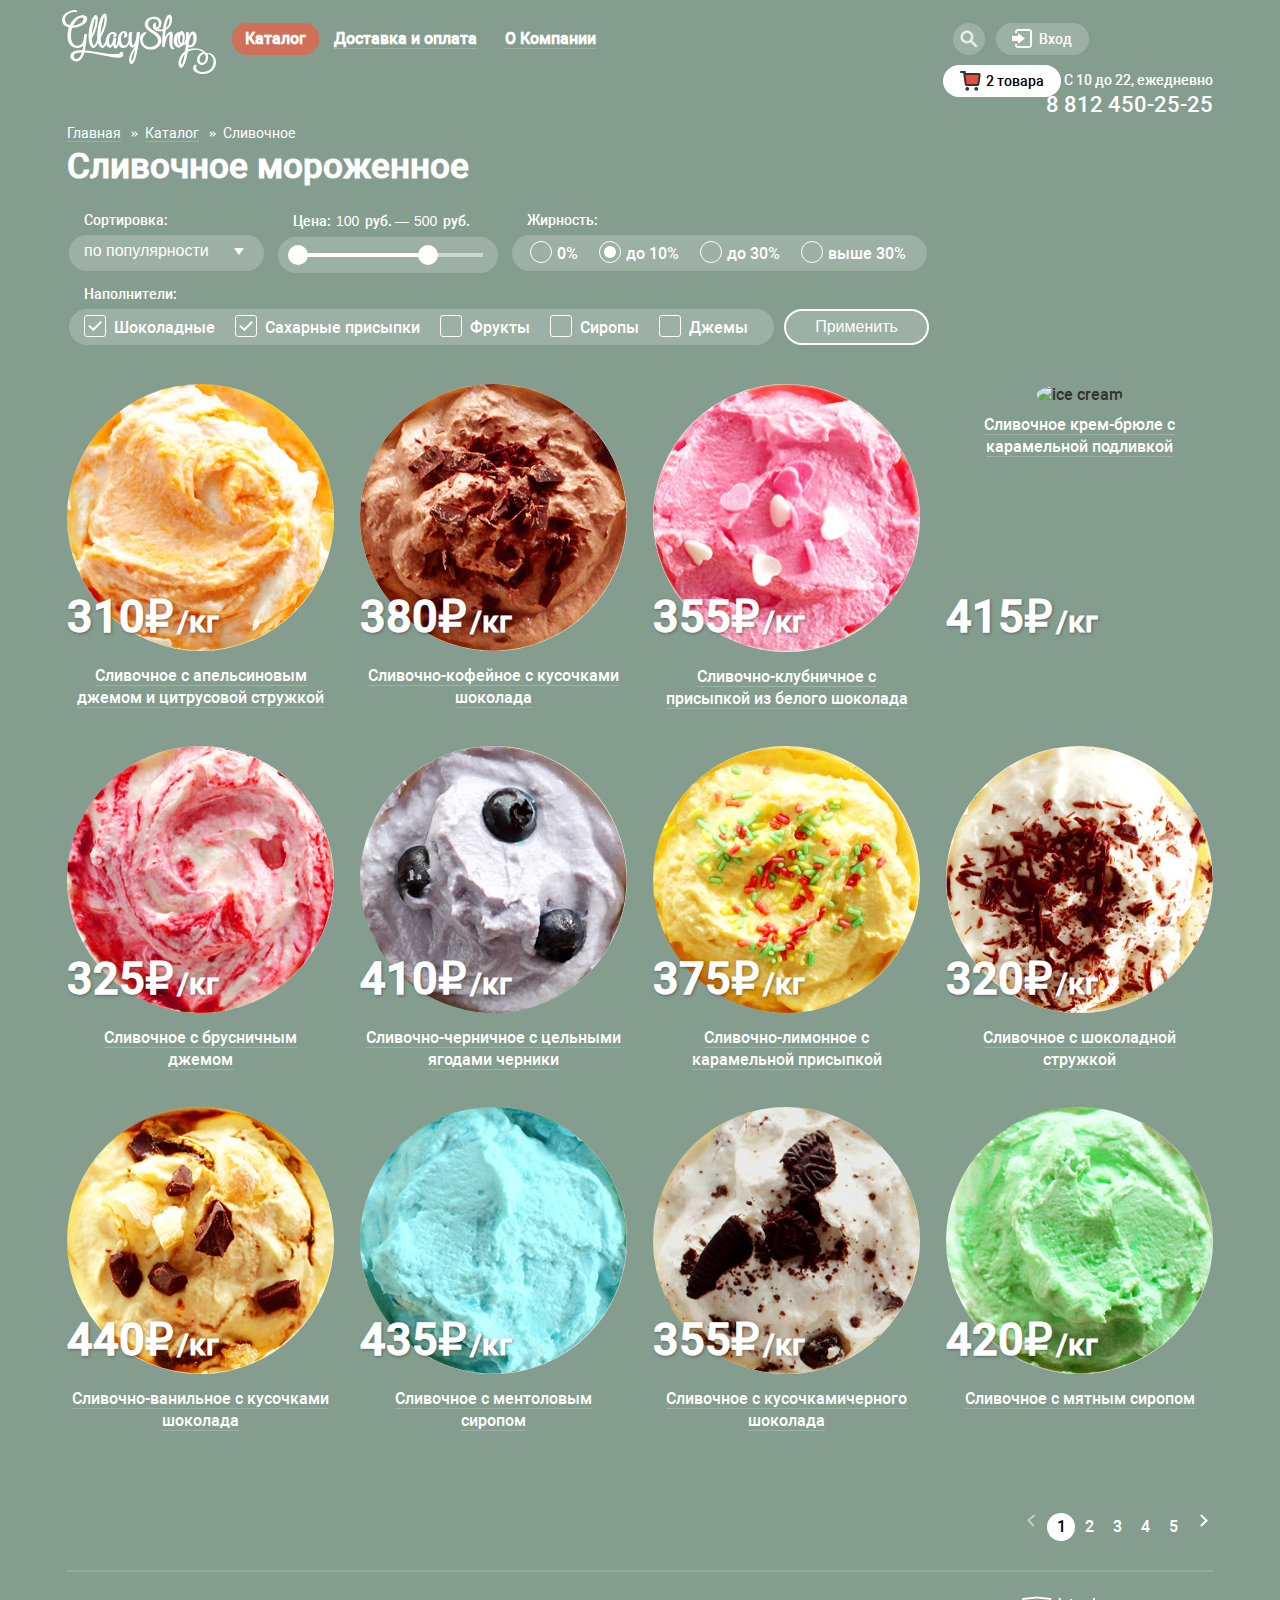
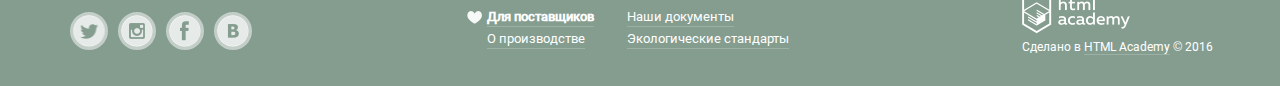
==== catalog.html @ 2b85b716 "move img and add yandex cart" ====
<!DOCTYPE html>
<html lang="ru">

<head>
  <meta charset="UTF-8">
  <title>HTML Academy: Глейси</title>
  <link rel="stylesheet" href="css/normalize.css">
  <link rel="stylesheet" href="css/style.css">
</head>

<body>
  <header class="main-header">
    <div class="container clearfix">
      <div class="logo">
        <a href="index.html"><img src="img/logo.svg" alt="logo" width="154" height="64"></a>
      </div>
      <nav class="main-navigation">
        <ul class="main-navigation-list">
          <li class="main-navigation-item catalog active">
            <a href="catalogGllacy.html">Каталог</a>
            <div class="catalog-wrapper">
              <ul class="catalog-sort">
                <li class="catalog-sort-item catalog-sort-title">Новинки</li>
                <li class="catalog-sort-item catalog-sort-current"><a href="#">Сливочное</a></li>
                <li class="catalog-sort-item"><a href="#">Щербеты</a></li>
                <li class="catalog-sort-item"><a href="#">Фруктовый лед</a></li>
                <li class="catalog-sort-item"><a href="#">Мелорин</a></li>
              </ul>
            </div>
          </li>
          <li class="main-navigation-item"><a href="#">Доставка и оплата</a></li>
          <li class="main-navigation-item"><a href="#">О Компании</a></li>
        </ul>
      </nav>
      <div class="user-block">
        <div class="search">
          <a class="search-icon" href="#"></a>
          <div class="search-wrapper">
            <form class="search-form">
              <div class="form-control">
                <input type="search" name="search" placeholder="Что ищем?">
                <label>Что ищем?</label>
              </div>
            </form>
          </div>

        </div>
        <div class="login">
          <a class="login-icon" href="#">Вход</a>
          <div class="login-wrapper">
            <form class="login-form clearfix">
              <div class="form-control">
                <input type="email" name="email" placeholder="Электронная почта">
                <label>Электронная почта</label>
              </div>
              <div class="form-control">
                <input type="password" name="password" placeholder="Пароль">
                <label>Пароль</label>
              </div>
              <button class="btn" type="submit" name="log-in">Войти</button>
              <div class="login-info">
                <a class="dark-link" href="#">Забыли пароль?</a>
                <a class="dark-link" href="#">Новая регистрация</a>
              </div>
            </form>
          </div>
        </div>
        <div class="cart">
          <a class="shopping-cart cart-not-empty" href="#">2 товара</a>
          <div class="cart-wrapper">
            <div class="cart-table">
              <ul>
                <li>
                  <button class="content-delete" type="button" name="delete"></button>
                </li>
                <li><img src="img/ice-cream-1-small.png" width="33" height="33" alt="ice cream"></li>
                <li><a class="dark-link" href="#">Пломбир с апельсиновым джемом</a></li>
                <li>1,5 кг x <span>200 руб.</span>300 руб.</li>
              </ul>
              <ul>
                <li>
                  <button class="content-delete" type="button" name="delete"></button>
                </li>
                <li><img src="img/ice-cream-2-small.png" width="33" height="33" alt="ice cream"></li>
                <li><a class="dark-link" href="#">Клубничный пломбир с присыпкой из белого шоколада</a></li>
                <li>1,5 кг x <span>300 руб.</span>450 руб.</li>
              </ul>
            </div>
            <div class="summ">Итого: 750 руб.</div>
            <button class="btn" type="submit" name="button">Оформить заказ</button>

          </div>
        </div>

        <div class="info-contact">
          <p>С 10 до 22, ежедневно</p>
          <a class="light-link" href="tel:+88124502525">8 812 450-25-25</a>
        </div>
      </div>
    </div>
  </header>

  <main class="container">
    <ul class="breadcrumbs">
      <li><a class="light-link" href="index.html">Главная</a></li>
      <li><a class="light-link" href="#">Каталог</a></li>
      <li class="active"><span>Сливочное</span></li>
    </ul>
    <h1 class="page-title">Сливочное мороженное</h1>
    <form class="filter clearfix" method="post">
      <fieldset class="sort filter-sort">
        <legend class="filter-title">Сортировка:</legend>
        <div class="select-wrapper">
          <select name="sort">
            <option value="first-popular">По популярности</option>
            <option value="first-cheap">Сначала недорогие</option>
            <option value="first-expensive">Сначала дорогие</option>
            <option value="fatness">По жирности</option>
          </select>
        </div>
      </fieldset>
      <fieldset class="price-controls filter-sort">
        <div class="range-filter">
          <div class="price-controls filter-title">
            <label class="min-price">Цена:
              <input name="min-price" type="number" value="100">руб.</label>
            —
            <label class="max-price">
              <input name="max-price" type="number" value="500">руб.</label>
          </div>
          <div class="range-controls">
            <div class="scale">
              <div class="bar"></div>
            </div>
            <div class="toggle toggle-min"></div>
            <div class="toggle toggle-max"></div>
          </div>

        </div>
      </fieldset>
      <fieldset class="fatness filter-sort">
        <legend class="filter-title">Жирность:</legend>
        <ul>
          <li>
            <label>
              <input type="radio" name="fatness" value="0">
              <span class="radio-indicator"></span> 0%
            </label>
          </li>
          <li>
            <label>
              <input type="radio" name="fatness" value="10" checked="checked"><span class="radio-indicator"></span>до 10%
            </label>
          </li>
          <li>
            <label>
              <input type="radio" name="fatness" value="30">
              <span class="radio-indicator"></span> до 30%
            </label>
          </li>
          <li>
            <label>
              <input type="radio" name="fatness" value="30+">
              <span class="radio-indicator"></span> выше 30%
            </label>
          </li>
        </ul>
      </fieldset>
      <fieldset class="fillers filter-sort">
        <legend class="filter-title">Наполнители:</legend>
        <ul>
          <li>
            <label>
              <input type="checkbox" name="chocolate" checked="checked">Шоколадные
              <span class="checkbox-indicator"></span>
            </label>
          </li>
          <li>
            <label>
              <input type="checkbox" name="sugar-powder" checked="checked">Сахарные присыпки<span class="checkbox-indicator"></span> </label>
          </li>
          <li>
            <label>
              <input type="checkbox" name="fruits">Фрукты<span class="checkbox-indicator"></span> </label>
          </li>
          <li>
            <label>
              <input type="checkbox" name="syrups">Сиропы<span class="checkbox-indicator"></span> </label>
          </li>
          <li>
            <label>
              <input type="checkbox" name="jams">Джемы<span class="checkbox-indicator"></span> </label>
          </li>
        </ul>
      </fieldset>
      <button class="btn-sort" type="submit" name="button">Применить</button>
    </form>
    <section class="content clearfix">
      <article class="product ">
        <img src="img/1.jpg" width="267" height="267" alt="ice cream">
        <div class="product-price"><span class="price">310&#8381;</span><span class="kg">/кг</span></div>
        <div class="product-title"><a href="#">Сливочное с апельсиновым джемом и цитрусовой стружкой</a></div>
        <a class="btn btn-product" href="#">Быстрый просмотр</a>
      </article>
      <article class="product">
        <img src="img/2.jpg" width="267" height="267" alt="ice cream">
        <div class="product-price"><span class="price">380&#8381;</span><span class="kg">/кг</span></div>
        <div class="product-title"><a href="#">Сливочно-кофейное с кусочками шоколада</a></div>
        <a class="btn btn-product" href="#">Быстрый просмотр</a>
      </article>
      <article class="product">
        <img src="img/3.jpg" width="267" height="267" alt="ice cream">
        <div class="product-price"><span class="price">355&#8381;</span><span class="kg">/кг</span></div>
        <div class="product-title"><a href="#">Сливочно-клубничное с присыпкой из белого шоколада</a></div>
        <a class="btn btn-product" href="#">Быстрый просмотр</a>
      </article>
      <article class="product">
        <img src="img/4.jpg" width="267" height="267" alt="ice cream">
        <div class="product-price"><span class="price">415&#8381;</span><span class="kg">/кг</span></div>
        <div class="product-title"><a href="#">Сливочное крем-брюле с карамельной подливкой</a></div>
        <a class="btn btn-product" href="#">Быстрый просмотр</a>
      </article>
      <article class="product">
        <img src="img/5.jpg" width="267" height="267" alt="ice cream">
        <div class="product-price"><span class="price">325&#8381;</span><span class="kg">/кг</span></div>
        <div class="product-title"><a href="#">Сливочное с брусничным джемом</a></div>
        <a class="btn btn-product" href="#">Быстрый просмотр</a>
      </article>
      <article class="product">
        <img src="img/6.jpg" width="267" height="267" alt="ice cream">
        <div class="product-price"><span class="price">410&#8381;</span><span class="kg">/кг</span></div>
        <div class="product-title"><a href="#">Сливочно-черничное с цельными ягодами черники</a></div>
        <a class="btn btn-product" href="#">Быстрый просмотр</a>
      </article>
      <article class="product">
        <img src="img/7.jpg" width="267" height="267" alt="ice cream">
        <div class="product-price"><span class="price">375&#8381;</span><span class="kg">/кг</span></div>
        <div class="product-title"><a href="#">Сливочно-лимонное с карамельной присыпкой</a></div>
        <a class="btn btn-product" href="#">Быстрый просмотр</a>
      </article>
      <article class="product">
        <img src="img/8.jpg" width="267" height="267" alt="ice cream">
        <div class="product-price"><span class="price">320&#8381;</span><span class="kg">/кг</span></div>
        <div class="product-title"><a href="#">Сливочное с шоколадной стружкой</a></div>
        <a class="btn btn-product" href="#">Быстрый просмотр</a>
      </article>
      <article class="product">
        <img src="img/9.jpg" width="267" height="267" alt="ice cream">
        <div class="product-price"><span class="price">440&#8381;</span><span class="kg">/кг</span></div>
        <div class="product-title"><a href="#">Сливочно-ванильное с кусочками шоколада</a></div>
        <a class="btn btn-product" href="#">Быстрый просмотр</a>
      </article>
      <article class="product">
        <img src="img/10.jpg" width="267" height="267" alt="ice cream">
        <div class="product-price"><span class="price">435&#8381;</span><span class="kg">/кг</span></div>
        <div class="product-title"><a href="#">Сливочное с ментоловым сиропом</a></div>
        <a class="btn btn-product" href="#">Быстрый просмотр</a>
      </article>
      <article class="product">
        <img src="img/11.jpg" width="267" height="267" alt="ice cream">
        <div class="product-price"><span class="price">355&#8381;</span><span class="kg">/кг</span></div>
        <div class="product-title"><a href="#">Сливочное с кусочкамичерного шоколада</a></div>
        <a class="btn btn-product" href="#">Быстрый просмотр</a>
      </article>
      <article class="product">
        <img src="img/12.jpg" width="267" height="267" alt="ice cream">
        <div class="product-price"><span class="price">420&#8381;</span><span class="kg">/кг</span></div>
        <div class="product-title"><a href="#">Сливочное с мятным сиропом</a></div>
        <a class="btn btn-product" href="#">Быстрый просмотр</a>
      </article>
    </section>
    <div class="pagination">
      <ul>
        <li>
          <a class="page-prew" href="#"></a>
        </li>
        <li class="active"><a href="#">1</a></li>
        <li><a href="#">2</a></li>
        <li><a href="#">3</a></li>
        <li><a href="#">4</a></li>
        <li><a href="#">5</a></li>
        <li>
          <a class="page-next" href="#"></a>
        </li>
      </ul>
    </div>
  </main>
  <footer class="main-footer">
    <div class="container clearfix">
      <section class="footer-left">
        <section class="footer-social">
          <a class="social-btn social-btn-tw" href="#"></a>
          <a class="social-btn social-btn-inst" href="#"></a>
          <a class="social-btn social-btn-fb" href="#"></a>
          <a class="social-btn social-btn-vk" href="#"></a>
        </section>
        <section class="about-us about-us-right">
          <a class="light-link" href="#">Для поставщиков</a>
          <a class="light-link" href="#">О производстве</a>
        </section>
      </section>
      <section class="footer-right">
        <section class="about-us about-us-left">
          <a class="light-link" href="#">Наши документы</a>
          <a class="light-link" href="#">Экологические стандарты</a>
        </section>
        <section class="footer-copyright">
          <a class="logo-htmlacademy" href="#"><img class="logo-htmlacademy-icon" src="img/logo-htmlacademy.png" alt="HTML Academy" width="108" height="38"></a>
          <p>
            Сделано в <a class="light-link htmlacademy" href="#">HTML Academy</a> &copy; 2016
          </p>
        </section>
      </section>
    </div>
  </footer>

</body>

</html>
---- css/style.css ----
@font-face {
  font-family: 'Roboto';
  src: url('../fonts/web/robotomedium.woff2') format('woff2'), url('../fonts/web/robotomedium.woff') format('woff');
  font-weight: 500;
  font-style: normal;
}

@font-face {
  font-family: 'Roboto';
  src: url('../fonts/web/roboto.woff2') format('woff2'), url('../fonts/web/roboto.woff') format('woff');
  font-weight: normal;
  font-style: normal;
}

body {
  font-family: "Roboto", "Arial", sans-serif;
  font-size: 16px;
  line-height: 22px;
  font-weight: 500;
  margin: 0 auto;
  color: #323232;
  background-color: #849d8f;
}

body>input[type="radio"] {
  display: none;
}

h1 {
  font-size: 60px;
  margin: 0;
  line-height: 60px;
  color: #ffffff;
}

h2 {
  font-size: 35px;
  line-height: 41px;
  color: #ffffff;
  margin: 0;
}

ul {
  margin: 0;
  padding: 0;
  list-style-type: none;
}

fieldset {
  padding: 0;
  border: none;
}

img {
  max-width: 100%;
  height: auto;
}

.container {
  box-sizing: border-box;
  width: 1200px;
  margin: 0 auto;
  padding: 0 27px;
}

.clearfix::after {
  content: "";
  display: table;
  clear: both;
}

.main-header {
  min-height: 70px;
  margin-bottom: 15px;
}

.logo {
  float: left;
  width: 160px;
  margin-left: -5px;
  margin-top: 10px;
  margin-right: 10px;
}

.main-navigation {
  box-sizing: border-box;
  float: left;
  font-weight: bold;
  width: 430px;
  margin-right: 200px;
}

.main-navigation-item {
  box-sizing: border-box;
  display: inline-block;
  font-size: 16px;
  line-height: 18px;
  padding: 6px 12px;
  margin-top: 23px;
  margin-right: -2px;
  margin-bottom: 10px;
  vertical-align: top;
  border-radius: 15px;
  border: 1px solid transparent;
}

.main-navigation-item>a {
  box-sizing: border-box;
  color: #ffffff;
  text-decoration: none;
  border-bottom: 1px solid rgba(255, 255, 255, 0.2);
}

.main-navigation-item:hover:not(.active)>a {
  color: #000000;
  border-color: transparent;
}

.main-navigation-item:hover:not(.active) {
  background-color: #f7f6f3;
  border: 1px solid #ffffff;
}

.main-navigation-item:active:not(.active) {
  background-color: #ededed;
  border: none;
  box-shadow: inset 0 2px 1px 0 #696969;
}

.main-navigation-item.active {
  color: #ffffff;
  background-color: #d07058;
}

.main-navigation-item.active>a {
  border: none;
}

.catalog {
  position: relative;
}

.catalog-wrapper {
  display: none;
  position: absolute;
  left: -13px;
  top: 100%;
  padding-top: 10px;
  box-shadow: 0 20px 20px 0 rgba(0, 0, 0, 0.4);
  z-index: 10;
}

.catalog-sort {
  padding: 6px 0;
  background-color: #f7f6f3;
  border-radius: 5px;
}

.catalog-sort-item.catalog-sort-title {
  position: relative;
  padding-bottom: 10px;
  font-weight: 500;
  color: #000000;
}

.catalog-sort-title::after {
  content: "";
  position: absolute;
  left: 6px;
  right: 6px;
  bottom: 0;
  border-bottom: 1px solid #d1d0ce;
}

.catalog-sort-item>a {
  text-decoration: none;
  color: #000000;
}

.catalog-sort-item {
  font-size: 14px;
  font-weight: normal;
  line-height: 16px;
  margin: 0;
  padding: 5px 20px;
  margin-bottom: 5px;
  white-space: nowrap;
  border-radius: 0;
}

.catalog-sort-item:hover:not(.catalog-sort-title):not(.catalog-sort-current) {
  background-color: #fbded8;
}

.catalog-sort-item:active:not(.catalog-sort-title) {
  background-color: #f6b5a5;
}

.catalog-sort-current {
  background-color: #d07058;
}

.catalog-sort-current>a {
  color: #ffffff;
}

.catalog:hover .catalog-wrapper {
  display: block;
}

.cart {
  display: inline-block;
  padding-bottom: 10px;
  vertical-align: top;
  position: relative;
}

.cart-wrapper {
  box-sizing: border-box;
  display: none;
  position: absolute;
  top: 36px;
  right: -2px;
  width: 540px;
  padding: 15px;
  padding-left: 2px;
  background-color: #f8f7f4;
  border-radius: 5px;
  box-shadow: 0 20px 20px 0 rgba(0, 0, 0, 0.4);
  z-index: 20;
}

.content-delete::before, .content-delete::after {
  content: "";
  position: absolute;
  top: 0;
  left: 0;
  width: 14px;
  height: 2px;
  background-color: #000000;
}

.content-delete::before {
  transform: rotate(45deg);
}

.content-delete::after {
  transform: rotate(-45deg);
}

.cart-not-empty {
  background-color: rgba(255, 255, 255, 1);
}

.cart:hover .cart-wrapper{
  display: block;
}

.cart-table {
  display: table;
  font-size: 13px;
  font-weight: normal;
  line-height: 16px;
  margin-left: 15px;
  margin-bottom: 14px;
  padding-right: 18px;
  padding-bottom: 3px;
  color: #000000;
  border-bottom: 1px solid #cacac7;
}

.cart-table a {
  color: #000000;
  text-decoration: none;
}

.cart-table ul {
  display: table-row;
  border-spacing: 20px;
}

.cart-table li {
  display: table-cell;
  padding-left: 12px;
  padding-top: 5px;
  padding-bottom: 14px;
  vertical-align: middle;
  text-align: left;
}

.cart-table li:first-child {
  padding-left: 0;
}

.cart-table li:nth-child(3) {
  width: 220px;
}

.cart-table li:nth-child(4) {
  padding-left: 27px;
}

.cart-table span:last-child {
  padding-right: 29px;
  color: #999999;
}

.content-delete {
  position: relative;
  font-size: 0;
  width: 10px;
  height: 10px;
  outline: none;
  background-color: transparent;
  border: 0;
  cursor: pointer;
}

.summ {
  font-size: 15px;
  line-height: 18px;
  text-align: right;
  margin-bottom: 13px;
}

.cart-wrapper .btn {
  float: right;
  width: 170px;
  padding: 0;
  outline: none;
}

.user-block {
  float: right;
  width: 270px;
  position: relative;
  padding-top: 23px;
}

.search {
  display: inline-block;
  position: relative;
  vertical-align: top;
  margin-right: 7px;
  margin-left: 10px;
  border-radius: 50%;
}

.search:hover{
  background-color: #f7f6f3;
}

.search-icon {
  display: inline-block;
  position: relative;
  font-size: 0;
  vertical-align: top;
  width: 32px;
  height: 32px;
  border-radius: 50%;
  background-color: rgba(255, 255, 255, 0.2);
}

.search-icon::before {
  content: "";
  position: absolute;
  top: 50%;
  left: 50%;
  transform: translate(-50%, -50%);
  background: url("../img/sprite.png") no-repeat;
  width: 17px;
  height: 17px;
  background-position: -92px -193px;
}

.search:hover>.search-icon::before{
  content: "";
  position: absolute;
  top: 50%;
  left: 50%;
  transform: translate(-50%, -50%);
  background: url("../img/sprite.png") no-repeat;
  width: 17px;
  height: 17px;
  background-position: -129px -193px;
}

.form-control {
  position: relative;
}

.form-control input {
  box-sizing: border-box;
  font-size: 14px;
  font-weight: normal;
  line-height: 24px;
  padding: 10px;
  margin-right: 7px;
  border-radius: 5px;
  border: 1px solid #d3d3d2;
}

.form-control input:hover {
  box-shadow: inset 1px 1px 0 0 #d3d3d2, inset -1px 1px 0 0 #d3d3d2, inset 1px -1px 0 0 #d3d3d2, inset -1px -1px 0 0 #d3d3d2;
}

.form-control input:focus {
  outline: none;
  border: 1px solid #8fbdec;
  box-shadow: inset 1px 1px 0 0 #8fbdec, inset -1px 1px 0 0 #8fbdec, inset 1px -1px 0 0 #8fbdec, inset -1px -1px 0 0 #8fbdec;
}

.form-control input:focus::-webkit-input-placeholder {
  color: transparent;
}

.form-control input {
  font-size: 14px;
  line-height: 24px;
  width: 100%;
  padding: 15px 13px;
  border-radius: 10px;
}

.form-control label {
  display: none;
  font-size: 11px;
  font-weight: normal;
  line-height: 13px;
  color: #8fbdec;
}

.form-control input:focus+label {
  display: block;
  position: absolute;
  top: -15px;
  left: 13px;
}

.search-wrapper {
  display: none;
  position: absolute;
  top: 100%;
  right: 0;
  padding-top: 4px;
  z-index: 20;
}

.search-form {
  box-sizing: border-box;
  width: 341px;
  padding: 20px 15px;
  background-color: #f8f7f4;
  box-shadow: 0 20px 20px 0 rgba(0, 0, 0, 0.4);
  border-radius: 5px;
}

.search:hover .search-wrapper{
  display: block;
}

.login {
  display: inline-block;
  position: relative;
  vertical-align: top;
  margin-right: 4px;
  margin-bottom: 10px;
}

.login:hover{
  font-size: 14px;
  line-height: 16px;
  vertical-align: top;
  background-color: rgba(255, 255, 255, 0.2);
  border-radius: 30px;
  color: #ffffff;
  background-color: #f7f6f3;
}



.login-icon {
  display: inline-block;
  position: relative;
  font-size: 14px;
  line-height: 16px;
  vertical-align: top;
  padding: 8px 0;
  padding-left: 43px;
  padding-right: 17px;
  background-color: rgba(255, 255, 255, 0.2);
  border-radius: 30px;
  color: #ffffff;
  text-decoration: none;
}

.login-icon::before {
  content: "";
  position: absolute;
  top: 6px;
  left: 16px;
  background: url("../img/sprite.png") no-repeat;
  width: 21px;
  height: 19px;
  background-position: -10px -193px;
}

.login:hover>.login-icon{
  color: #000000;
}

.login:hover>.login-icon::before {
  content: "";
  position: absolute;
  top: 6px;
  left: 13px;
  background: url("../img/sprite.png") no-repeat;
  width: 21px;
  height: 19px;
  background-position: -51px -193px;
}

.login-form {
  width: 239px;
  padding: 19px 19px;
  background-color: #f8f7f4;
  box-shadow: 0 20px 20px 0 rgba(0, 0, 0, 0.4);
  border-radius: 5px;
  z-index: 20;
}

.login-wrapper{
  display: none;
  position: absolute;
  top: 100%;
  right: -2px;
  padding-top: 4px;
  z-index: 20;
}

.login-form .form-control {
  margin-bottom: 20px;
}

.login-form a {
  display: inline-block;
  font-size: 13px;
  line-height: 24px;
  vertical-align: top;
  color: #000000;
}

.login-form button {
  float: left;
  padding-right: 28px
}

.login-info {
  float: right;
  width: 120px;
}

.login:hover .login-wrapper {
  display: block;
}

.shopping-cart {
  box-sizing: border-box;
  display: inline-block;
  position: relative;
  font-size: 14px;
  line-height: 16px;
  vertical-align: top;
  padding: 8px 0;
  padding-left: 43px;
  padding-right: 33px;
  background-color: rgba(255, 255, 255, 0.2);
  border-radius: 30px;
  color: #ffffff;
  text-decoration: none;
}

.shopping-cart::before {
  content: "";
  position: absolute;
  top: 6px;
  left: 16px;
  background: url("../img/sprite.png") no-repeat;
  width: 21px;
  height: 20px;
  background-position: -10px -10px;
}

.cart-not-empty {
  font-size: 14px;
  line-height: 16px;
  padding-right: 17px;
  background-color: rgba(255, 255, 255, 1);
  color: #000000;
}

.cart-not-empty::before {
  content: "";
  position: absolute;
  top: 6px;
  left: 17px;
  background: url("../img/sprite.png") no-repeat;
  width: 21px;
  height: 20px;
  background-position: -51px -10px;
}

.info-contact {
  position: absolute;
  text-align: right;
  top: 72px;
  right: 0;
  color: #ffffff;
  z-index: 10;
}

.info-contact p {
  font-size: 14px;
  line-height: 16px;
  margin: 0;
  text-align: right;
  padding-bottom: 5px;
}

.info-contact a {
  font-size: 22px;
  line-height: 24px;
  color: #ffffff;
  text-decoration: none;
}

.btn {
  display: inline-block;
  position: relative;
  font-size: 18px;
  padding: 0px 20px;
  vertical-align: top;
  text-align: center;
  line-height: 45px;
  background: linear-gradient(to bottom, #f26843, #e74a35);
  color: #ffffff;
  border: none;
  border-radius: 40px;
  box-shadow: 0 2px 2px 0 rgba(85, 8, 0, 0.54);
  text-decoration: none;
}

.btn:hover {
  background: linear-gradient(to bottom, #f58669, #ec6f5e);
  box-shadow: 0 1px 2px 0 #ac1000;
}

.btn:active {
  background: linear-gradient(to bottom, #d74531, #e1613e);
  box-shadow: inset 0 2px 2px 0 #942718;
}

.site-wrapper {
  min-width: 940px;
  background-color: #849d8f;
  background-image: url("../img/ice cream 1.png");
  background-repeat: no-repeat;
  background-position: top center;
  transition: background-image 0.5s ease, background-color 0.5s ease;
}

.slider {
  position: relative;
  padding-top: 295px;
  text-align: center;
  color: #ffffff;
  margin-bottom: 40px;
}

.slide {
  display: none;
}

.site-wrapper:before, .site-wrapper:after {
  content: "";
  visibility: hidden;
}

.site-wrapper:before {
  background-image: url("../img/ice cream 2.png");
}

.site-wrapper:after {
  background-image: url("../img/ice cream 3.png");
}

.slide-title {
  width: 700px;
  margin: 0 auto;
  margin-bottom: 30px;
  padding-top: 3px;
  font-weight: bold;
  font-size: 60px;
  text-align: center;
}

.slider-controls {
  position: absolute;
  bottom: 22px;
  left: 0;
  font-size: 0;
  z-index: 20;
}

.slider-controls label {
  display: inline-block;
  width: 17px;
  height: 17px;
  margin-right: 8px;
  vertical-align: top;
  background-color: transparent;
  border: 2px solid #ffffff;
  border-radius: 50%;
  cursor: pointer;
}

#btn-1:checked~.site-wrapper #slide1, #btn-2:checked~.site-wrapper #slide2, #btn-3:checked~.site-wrapper #slide3 {
  display: block;
}

#btn-1:checked~.site-wrapper label[for="btn-1"], #btn-2:checked~.site-wrapper label[for="btn-2"], #btn-3:checked~.site-wrapper label[for="btn-3"] {
  background-color: #ffffff;
}

#btn-1:checked~.site-wrapper {
  background-color: #849d8f;
  background-image: url("../img/ice cream 1.png");
}

#btn-2:checked~.site-wrapper {
  background-color: #8996a6;
  background-image: url("../img/ice cream 2.png");
}

#btn-3:checked~.site-wrapper {
  background-color: #9d8b84;
  background-image: url("../img/ice cream 3.png");
}

.btn-slide {
  font-size: 32px;
  line-height: 44px;
  padding: 10px 40px;
  text-shadow: 0px 2px 5px rgba(160, 32, 11, 0.76);
  box-shadow: 0 2px 2px 0 rgba(85, 8, 0, 0.64);
}

.btn-slide:hover {
  box-shadow: 0 2px 2px 0 #ac1000;
}

.btn-slide:active {
  background: linear-gradient(to bottom, #d74531, #e1613e);
  box-shadow: inset 0 2px 2px 0 #942718;
}

.promotion {
  margin-bottom: 40px;
}

.banner {
  box-sizing: border-box;
  width: 560px;
  height: 230px;
  padding: 20px;
  padding-top: 17px;
  color: #ffffff;
  border-radius: 10px;
}

.banner h2 {
  padding-bottom: 14px;
}

.banner p {
  font-size: 18px;
  margin: 0;
  padding-bottom: 45px;
}

.banner-left {
  float: left;
  margin-right: 26px;
  background: url("../img/crimsonbg.png") no-repeat;
  background-color: #60021a;
}

.banner-left .btn, .banner-right .btn {
  float: right;
  font-size: 18px;
  line-height: 24px;
  padding: 11px 23px;
}

.banner-right {
  float: right;
  background: url("../img/chocolatebg.png") no-repeat;
  background-color: #653a23;
}

.hit {
  position: relative;
  font-size: 0;
  margin-bottom: 35px;
}

.hit .product {
  margin-right: 26px;
  margin-bottom: 0;
}

.product {
  position: relative;
  display: inline-block;
  font-size: 16px;
  margin-right: 26px;
  margin-bottom: 36px;
  width: 267px;
  text-align: center;
  vertical-align: top;
}

.product img {
  margin-bottom: 8px;
  border-radius: 50%;
}

.product-hit::before {
  content: "";
  position: absolute;
  background: url("../img/sprite.png") no-repeat;
  width: 61px;
  height: 61px;
  background-position: -212px -43px;
}

.product-title {
  padding: 0 5px;
}

.product a {
  text-align: center;
  text-decoration: none;
  border-bottom: 1px solid rgba(255, 255, 255, 0.2);
  color: #ffffff;
}

.product:nth-child(4n) {
  margin-right: 0;
}

.product-price {
  position: absolute;
  left: 0;
  top: 210px;
  font-weight: bold;
  line-height: 45px;
  color: #ffffff;
  text-shadow: 1px 1px 3px rgba(49, 50, 53, 0.5);
}

.btn-product {
  display: none;
}

.content .product:hover {
  z-index: 2;
}

.content .product:hover .btn-product {
  display: inline-block;
  position: absolute;
  left: 30px;
  bottom: -52px;
  vertical-align: top;
  z-index: 10;
}

.content .product:hover::before {
  content: "";
  position: absolute;
  left: -14px;
  top: -5px;
  right: -14px;
  bottom: -75px;
  background-color: rgba(255, 255, 255, 0.3);
  border-radius: 10px;
  z-index: -1;
}

.price {
  font-size: 45px;
  padding-right: 3px;
}

.kg {
  font-size: 30px;
}

.content {
  font-size: 0;
  margin-bottom: 45px;
}

.features {
  box-sizing: border-box;
  padding: 24px 20px;
  padding-bottom: 8px;
  margin-bottom: 40px;
  background: url("../img/pattern.png");
  background-color: #ede2c9;
  border-radius: 15px;
}

.features p {
  font-size: 16px;
  line-height: 22px;
  padding-left: 56px;
  padding-top: 6px;
}

.features-name {
  font-size: 24px;
  line-height: 30px;
  color: #000000;
}

.features-left {
  float: left;
  width: 540px;
  margin-right: 26px;
}

.features-right {
  float: right;
  width: 540px;
}

.features-item--production {
  position: relative;
}

.features-item--production::before {
  content: "";
  position: absolute;
  top: -7px;
  background: url("../img/sprite.png") no-repeat;
  width: 49px;
  height: 49px;
  background-position: -10px -124px;
}

.features-item--ingredients {
  position: relative;
}

.features-item--ingredients::before {
  content: "";
  position: absolute;
  top: -7px;
  background: url("../img/sprite.png") no-repeat;
  width: 49px;
  height: 49px;
  background-position: -237px -124px;
}

.features-item--farm {
  position: relative;
}

.features-item--farm::before {
  content: "";
  position: absolute;
  top: -7px;
  background: url("../img/sprite.png") no-repeat;
  width: 48px;
  height: 49px;
  background-position: -92px -10px;
}

.features-item--termo {
  position: relative;
}

.features-item--termo::before {
  content: "";
  position: absolute;
  top: -7px;
  background: url("../img/sprite.png") no-repeat;
  width: 48px;
  height: 49px;
  background-position: -306px -172px;
}

.post {
  box-sizing: border-box;
  float: left;
  width: 560px;
  height: 220px;
  padding: 23px 20px;
  margin-right: 26px;
  margin-bottom: 40px;
  background: url("../img/strawberrybg.jpg") no-repeat;
  border-radius: 15px;
}

.post-title {
  font-size: 24px;
  font-weight: bold;
  line-height: 30px;
  width: 300px;
  padding-top: 4px;
}

.post-title a {
  color: #000000;
}

.light-link:hover, .light-link:active {
  text-decoration-color: rgba(255, 188, 158, 0.2);
  color: #ffbc9e;
  /*border-bottom: 2px solid rgba(255, 188, 158, 0.2);*/
}

.dark-link:hover, .dark-link:active {
  text-decoration: rgba(232, 77, 55, 0.2);
  color: #e84d37;
  /*border-bottom: 2px solid rgba(232, 77, 55, 0.2);*/
}

.post-title span {
  font-weight: 600;
}

.delivery {
  box-sizing: border-box;
  float: right;
  width: 560px;
  height: 220px;
  padding-left: 7px;
  margin-bottom: 40px;
  background: linear-gradient(-45deg, #92cdff 12.5%, #ffffff 12.5%, #ffffff 25%, #fe9e90 25%, #fe9e90 37.5%, #ffffff 37.5%, #ffffff 50%, #92cdff 50%, #92cdff 62.5%, #ffffff 62.5%, #ffffff 75%, #fe9e90 75%, #fe9e90 87.5%, #ffffff 87.5%);
  background-size: 40px 40px;
  border-radius: 15px;
}

.delivery-wrapper {
  box-sizing: border-box;
  width: 550px;
  height: 210px;
  padding: 29px 20px;
  margin-top: 5px;
  margin-left: -2px;
  background-color: #f8f7f4;
  border-radius: 15px;
}

.delivery p {
  font-size: 16px;
  line-height: 22px;
  font-weight: normal;
  margin: 0;
  margin-bottom: 35px;
}

.delivery .form-control {
  position: relative;
  display: inline-block;
  vertical-align: top;
}

.delivery .form-control {
  width: 368px;
}

.delivery .btn {
  float: right;
  ;
  outline: none;
}

.map {
  position: relative;
  width: 1200px;
  min-height: 430px;
  margin: 0 auto;
  background-color: #ece4c6;
}

.contacts {
  box-sizing: border-box;
  position: absolute;
  top: 60px;
  right: 27px;
  width: 300px;
  padding: 30px 25px;
  background-color: #ffffff;
  border-radius: 15px;
}

.contacts span {
  display: inline-block;
  width: 180px;
  font-size: 14px;
  line-height: 20px;
  font-weight: normal;
  vertical-align: top;
  padding-bottom: 3px;
}

.contacts span:last-of-type {
  padding: 0;
}

.contacts b {
  display: inline-block;
  font-size: 18px;
  line-height: 24px;
  width: 225px;
  padding-bottom: 16px;
  vertical-align: top;
}

.contacts b:last-of-type {
  padding-bottom: 2px;
}

.contacts .btn {
  font-size: 18px;
  line-height: 24px;
  font-weight: bold;
  padding: 10px 27px;
  margin-top: 22px;
}

.breadcrumbs {
  margin-bottom: 2px;
}

.breadcrumbs li {
  display: inline-block;
  position: relative;
  padding-right: 20px;
  vertical-align: top;
}

.breadcrumbs li:not(.active)::before {
  content: "";
  position: absolute;
  top: 10px;
  right: 4px;
  width: 3px;
  height: 3px;
  border-right: 1px solid #ffffff;
  border-bottom: 1px solid #ffffff;
  transform: rotate(-45deg);
}

.breadcrumbs li:not(.active)::after {
  content: "";
  position: absolute;
  top: 10px;
  right: 7px;
  width: 3px;
  height: 3px;
  border-right: 1px solid #ffffff;
  border-bottom: 1px solid #ffffff;
  transform: rotate(-45deg);
}

.breadcrumbs a, .breadcrumbs span {
  box-sizing: border-box;
  font-size: 14px;
  font-weight: normal;
  line-height: 16px;
  color: #ffffff;
  text-decoration: none;
  border-bottom: 1px solid rgba(255, 255, 255, 0.2);
}

.breadcrumbs .active span {
  border: none;
}

.breadcrumbs a:hover {
  border-bottom: 1px solid rgba(255, 188, 158, 0.2);
}

.page-title {
  font-size: 35px;
  line-height: 41px;
  margin-bottom: 25px;
}

.filter {
  width: 880px;
  margin-bottom: 31px;
}

.filter-sort {
  display: inline-block;
  vertical-align: top;
  margin-right: 8px;
  margin-bottom: 8px;
  //background-color: rgba(255, 255, 255, 0.2);
  border-radius: 15px;
}

.filter-title {
  font-size: 14px;
  line-height: 16px;
  padding-left: 15px;
  padding-bottom: 7px;
  color: #ffffff;
}

.select-wrapper {
  display: inline-block;
  box-sizing: border-box;
  position: relative;
  max-width: 195px;
  height: 36px;
  vertical-align: top;
  padding: 5px 15px;
  padding-right: 45px;
  vertical-align: top;
  overflow: hidden;
  background-color: rgba(255, 255, 255, 0.2);
  border-radius: 25px;
}

.select-wrapper select {
  color: #ffffff;
  text-transform: lowercase;
  background: transparent;
  outline: none;
  border: none;
  -webkit-appearance: none;
  -moz-appearance: none;
  appearance: none;
}

select::-ms-expand {
    display: none;
}

.select-wrapper::before {
  content: "";
  display: inline-block;
  position: absolute;
  top: 13px;
  right: 20px;
  vertical-align: top;
  border: 7px solid #ffffff;
  border-bottom-width: 0;
  border-left-width: 5px;
  border-right-width: 5px;
  border-left-color: transparent;
  border-right-color: transparent;
}

.select-wrapper:hover {
  background-color: rgba(255, 255, 255, 1);
}

.select-wrapper:hover select {
  color: #000000;
}

.select-wrapper:hover::before {
  border-top-color: #000000;
}

.price-controls {
  width: 220px;
}

.range-controls {
  box-sizing: border-box;
  position: relative;
  height: 36px;
  padding-top: 16px;
  margin-bottom: 5px;
  padding-right: 15px;
  padding-left: 15px;
  border-radius: 25px;
  background: rgba(255, 255, 255, 0.2);
}

.range-controls .scale {
  height: 4px;
  background: rgba(255, 255, 255, 0.5);
}

.range-controls .bar {
  width: 70%;
  height: 4px;
  background-color: rgba(255, 255, 255, 1);
}

.range-controls .toggle {
  position: absolute;
  top: 8px;
  left: 0;
  width: 20px;
  height: 20px;
  cursor: pointer;
  border-radius: 50%;
  background-color: #ffffff;
}

.range-controls .toggle-min {
  left: 10px;
}

.range-controls .toggle-max {
  left: 140px;
}

.price-controls {
  box-sizing: border-box;
  position: relative;
}

.price-controls input {
  background-color: transparent;
  width: 27px;
  color: #ffffff;
  outline: none;
  border: none;
}

.price-controls input:hover {
  border: transparent;
  outline: none;
}

input::-webkit-outer-spin-button, input::-webkit-inner-spin-button {
  /* display: none; <- Crashes Chrome on hover */
  -webkit-appearance: none;
  margin: 0;
  /* <-- Apparently some margin are still there even though it's hidden */
}

.price-controls label {
  color: #ffffff;
}

.fatness {
  font-size: 16px;
  line-height: 18px;
  width: 415px;
}

.fatness ul {
  font-size: 0;
  height: 36px;
  padding-left: 15px;
  background-color: rgba(255, 255, 255, 0.2);
  border-radius: 25px;
}

.fatness li {
  display: inline-block;
  vertical-align: top;
  font-size: 16px;
  line-height: 18px;
  padding-top: 10px;
  padding-left: 30px;
  padding-right: 15px;
  color: #ffffff;
  cursor: pointer;
}

.fatness label {
  position: relative;
  vertical-align: top;
  margin-right: 3px;
}

.fatness input[type="radio"] {
  display: none;
}

.fatness input[type="radio"]+.radio-indicator {
  position: absolute;
  top: -3px;
  left: -27px;
  width: 20px;
  height: 20px;
  border: 1px solid #ffffff;
  border-radius: 50%;
}

.fatness input[type="radio"]:checked+.radio-indicator::before {
  content: "";
  position: absolute;
  left: 4px;
  bottom: 4px;
  width: 12px;
  height: 12px;
  background-color: #ffffff;
  border-radius: 50%;
}

.fillers {
  width: 705px;
  margin-right: 6px;
}

.fillers input[type="checkbox"] {
  display: none;
}

.fillers ul {
  font-size: 0;
  height: 36px;
  padding-left: 15px;
  background-color: rgba(255, 255, 255, 0.2);
  border-radius: 25px;
}

.fillers li {
  display: inline-block;
  font-size: 16px;
  line-height: 18px;
  color: #ffffff;
  vertical-align: top;
  padding-top: 10px;
  padding-left: 30px;
  padding-right: 20px;
  color: #ffffff;
  cursor: pointer;
}

.fillers label {
  position: relative;
}

.fillers input[type="checkbox"]+.checkbox-indicator {
  position: absolute;
  top: -3px;
  left: -30px;
  width: 20px;
  height: 20px;
  border: 1px solid #ffffff;
  border-radius: 3px;
}

.fillers input[type="checkbox"]:checked+.checkbox-indicator::before {
  content: "";
  position: absolute;
  left: 3px;
  bottom: 7px;
  width: 7px;
  height: 2px;
  transform: rotate(-140deg);
  background-color: #ffffff;
}

.fillers input[type="checkbox"]:checked+.checkbox-indicator::after {
  content: "";
  position: absolute;
  left: 11px;
  bottom: 4px;
  width: 2px;
  height: 12px;
  transform: rotate(45deg);
  background-color: #ffffff;
}

.btn-sort {
  box-sizing: border-box;
  display: inline-block;
  width: 145px;
  padding: 7px 25px;
  margin-top: 23px;
  vertical-align: top;
  border: 2px solid #ffffff;
  background-color: rgba(255, 255, 255, 0.2);
  color: #ffffff;
  border-radius: 25px;
}

.btn-sort:hover {
  background-color: rgba(255, 255, 255, 1);
  color: #000000;
}

.btn-sort:focus {
  outline: none;
}

.btn-sort:active {
  box-shadow: inset 0 2px 1px 0 #696969;
  background-color: rgba(255, 255, 255, 1);
  color: #000000;
}

.pagination {
  position: relative;
  font-size: 0;
  text-align: right;
}

.pagination ul {
  padding-bottom: 35px;
}

.pagination a {
  font-size: 16px;
  line-height: 18px;
  color: #ffffff;
  text-decoration: none;
  vertical-align: middle;
}

.pagination li {
  display: inline-block;
  width: 28px;
  padding: 3px 0;
  margin-right: -2px;
  margin-left: 2px;
  vertical-align: top;
  text-align: center;
  background-color: none;
  border-radius: 50%;
}

.pagination li:hover:not(.active) {
  background-color: rgba(255, 255, 255, 0.2);
}

.pagination li:first-child:hover, .pagination li:last-child:hover {
  background: none;
}

.pagination .page-prew {
  display: inline-block;
  width: 7px;
  height: 7px;
  vertical-align: top;
  border-right: 2px solid rgba(255, 255, 255, 0.5);
  border-bottom: 2px solid rgba(255, 255, 255, 0.5);
  transform: rotate(140deg);
}

.pagination .page-next {
  display: inline-block;
  width: 7px;
  height: 7px;
  vertical-align: top;
  border-right: 2px solid #ffffff;
  border-bottom: 2px solid #ffffff;
  transform: rotate(-45deg);
}

.pagination .active {
  background-color: rgba(255, 255, 255, 1);
  border-radius: 50%;
}

.pagination .active a {
  color: #000000;
}

.pagination::after {
  content: "";
  position: absolute;
  bottom: 4px;
  right: 50%;
  left: 50%;
  transform: translate(-50%, -50%);
  width: 1146px;
  height: 1px;
  background-color: rgba(255, 255, 255, 0.3);
}

.main-footer {
  padding-top: 28px;
  padding-bottom: 30px;
}

.footer-left {
  float: left;
  width: 560px;
}

.footer-social {
  float: left;
  width: 267px;
  margin-right: 130px;
  margin-top: 8px;
}

.social-btn {
  box-sizing: border-box;
  display: inline-block;
  position: relative;
  width: 38px;
  height: 38px;
  margin: 0 3px;
  font-size: 0;
  vertical-align: top;
  text-decoration: none;
  border: 4px solid rgba(255, 255, 255, 0.5);
  border-radius: 50%;
}

.social-btn::before {
  content: "";
  position: absolute;
  top: 50%;
  left: 50%;
  transform: translate(-50%, -50%);
  background: url("../img/sprite.png") no-repeat;
  opacity: 0.8;
  border-radius: 50%;
}

.social-btn-tw::before {
  width: 33px;
  height: 32px;
  background-position: -374px -172px;
}

.social-btn-inst::before {
  width: 32px;
  height: 32px;
  background-position: -185px -124px;
}

.social-btn-fb::before {
  width: 32px;
  height: 32px;
  background-position: -160px -10px;
}

.social-btn-vk::before {
  width: 32px;
  height: 32px;
  background-position: -427px -172px;
}

.social-btn:hover::before {
  opacity: 1;
}

.social-btn:active::before {
  box-shadow: inset 0px 2px 1px 0px #888888;
  opacity: 0.8;
}

.about-us {
  margin-top: 4px;
}

.about-us a {
  display: inline-block;
  font-size: 13px;
  font-weight: normal;
  line-height: 18px;
  vertical-align: top;
  color: #ffffff;
  text-decoration: none;
  border-bottom: 1px solid rgba(255, 255, 255, 0.2);
}

.about-us a:hover {
  border-bottom: 1px solid rgba(255, 188, 158, 0.2);
}

.about-us-right {
  float: right;
  width: 140px;
}

.about-us-right a:first-child {
  position: relative;
  font-weight: bold;
}

.about-us-right a:first-child::before {
  content: "";
  position: absolute;
  top: 3px;
  left: -20px;
  background: url("../img/sprite.png") no-repeat;
  width: 15px;
  height: 13px;
  background-position: -212px -10px;
  border: none;
}

.footer-right {
  float: right;
  width: 586px;
}

.about-us-left {
  float: left;
  width: 170px;
  margin-right: 140px;
}

.footer-copyright {
  float: right;
}

.logo-htmlacademy {
  border-bottom: none;
}

.logo-htmlacademy-icon {
  margin-top: -8px;
}

.footer-copyright p {
  font-size: 12px;
  line-height: 18px;
  font-weight: normal;
  margin: 0;
  margin-top: -2px;
  color: #ffffff;
}

.htmlacademy {
  text-align: right;
  text-decoration: none;
  color: #ffffff;
  border-bottom: 1px solid rgba(255, 255, 255, 0.2);
}

.htmlacademy:hover {
  border-bottom: 1px solid rgba(255, 188, 158, 0.2);
}

.modal-content {
  box-sizing: border-box;
  display: none;
  position: fixed;
  top: 50%;
  left: 50%;
  transform: translate(-50%, -31%);
  width: 477px;
  padding: 16px 22px;
  padding-bottom: 26px;
  color: #000000;
  background-color: #f7f6f3;
  border-radius: 10px;
  z-index: 20;
}

.modal-content-show {
  display: block;
}

.btn-modal-close {
  position: absolute;
  top: 15px;
  right: 17px;
  width: 15px;
  height: 15px;
  font-size: 0;
  outline: none;
  background-color: transparent;
  border: 0;
  cursor: pointer;
}

.btn-modal-close::before, .btn-modal-close::after {
  content: "";
  position: absolute;
  top: 8px;
  right: -3px;
  width: 20px;
  height: 2px;
  background-color: #000000;
}

.btn-modal-close::before {
  transform: rotate(45deg);
}

.btn-modal-close::after {
  transform: rotate(-45deg);
}

.modal-content-title {
  font-size: 24px;
  line-height: 28px;
  padding-bottom: 19px;
  color: #000000;
}

.modal-content .form-control {
  width: 267px;
  margin-bottom: 20px;
}

.modal-content .form-control input {
  font-size: 16px;
  line-height: 24px;
}

.modal-content textarea {
  box-sizing: border-box;
  font-size: 16px;
  line-height: 24px;
  width: 100%;
  padding-top: 8px;
  padding-bottom: 25px;
  padding-left: 15px;
  margin-bottom: 19px;
  resize: none;
  border-radius: 5px;
  border: 1px solid #d3d3d2;
}

.modal-content textarea:hover {
  box-shadow: inset 1px 1px 0 0 #d3d3d2, inset -1px 1px 0 0 #d3d3d2, inset 1px -1px 0 0 #d3d3d2, inset -1px -1px 0 0 #d3d3d2;
}

.modal-content textarea:focus {
  outline: none;
  border: 1px solid #8fbdec;
  box-shadow: inset 1px 1px 0 0 #8fbdec, inset -1px 1px 0 0 #8fbdec, inset 1px -1px 0 0 #8fbdec, inset -1px -1px 0 0 #8fbdec;
}

.form-control textarea:focus::-webkit-input-placeholder {
  color: transparent;
}

.form-control input {
  font-size: 16px;
  line-height: 24px;
  width: 100%;
  padding: 9px 13px;
  border-radius: 6px;
}

.form-control label {
  display: none;
  font-size: 11px;
  font-weight: normal;
  line-height: 13px;
  color: #8fbdec;
}

.form-control input:focus+label {
  display: block;
  position: absolute;
  top: -15px;
  left: 13px;
}

.btn-modal-submit {
  float: right;
  padding: 0px 25px;
  outline: none;
}

.modal-overlay {
  display: none;
  position: fixed;
  top: 0;
  left: 0;
  width: 100%;
  height: 100%;
  z-index: 15;
  background-color: rgba(0, 0, 0, 0.3);
}

.modal-overlay-show {
  display: block;
}
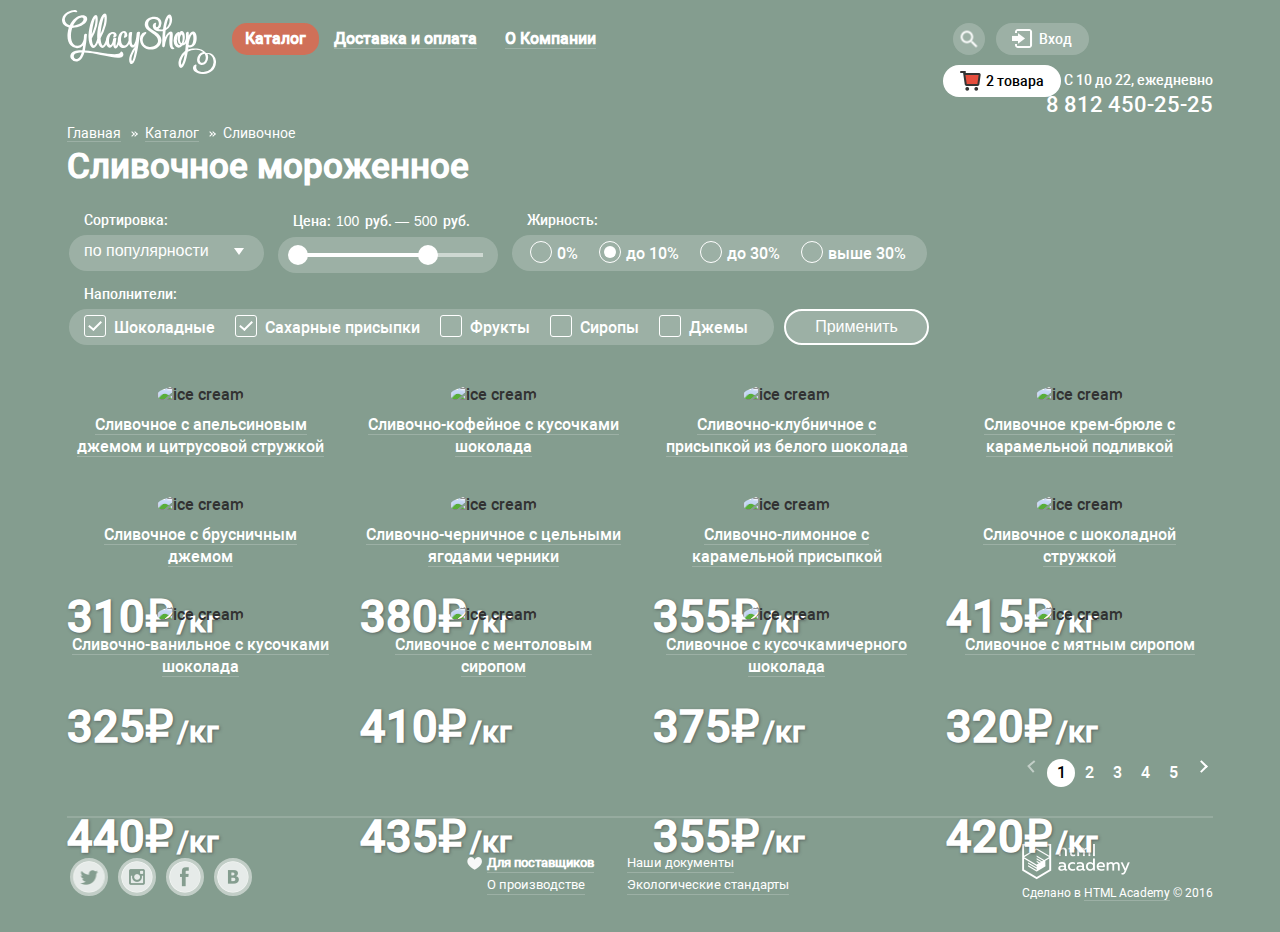
==== commit 23b4ab92: "fix" ====
--- a/catalog.html
+++ b/catalog.html
@@ -107,7 +107,7 @@
       <li class="active"><span>Сливочное</span></li>
     </ul>
     <h1 class="page-title">Сливочное мороженное</h1>
-    <form class="filter clearfix" method="post">
+    <form class="filter clearfix" method="post" action="https://echo.htmlacademy.ru">
       <fieldset class="sort filter-sort">
         <legend class="filter-title">Сортировка:</legend>
         <div class="select-wrapper">
@@ -193,77 +193,77 @@
           </li>
         </ul>
       </fieldset>
-      <button class="btn-sort" type="submit" name="button">Применить</button>
+      <button class="btn-sort" type="submit">Применить</button>
     </form>
     <section class="content clearfix">
       <article class="product ">
-        <img src="img/1.jpg" width="267" height="267" alt="ice cream">
+        <img src="img/ice-cream-1.jpg" width="267" height="267" alt="ice cream">
         <div class="product-price"><span class="price">310&#8381;</span><span class="kg">/кг</span></div>
         <div class="product-title"><a href="#">Сливочное с апельсиновым джемом и цитрусовой стружкой</a></div>
         <a class="btn btn-product" href="#">Быстрый просмотр</a>
       </article>
       <article class="product">
-        <img src="img/2.jpg" width="267" height="267" alt="ice cream">
+        <img src="img/ice-cream-2.jpg" width="267" height="267" alt="ice cream">
         <div class="product-price"><span class="price">380&#8381;</span><span class="kg">/кг</span></div>
         <div class="product-title"><a href="#">Сливочно-кофейное с кусочками шоколада</a></div>
         <a class="btn btn-product" href="#">Быстрый просмотр</a>
       </article>
       <article class="product">
-        <img src="img/3.jpg" width="267" height="267" alt="ice cream">
+        <img src="img/ice-cream-3.jpg" width="267" height="267" alt="ice cream">
         <div class="product-price"><span class="price">355&#8381;</span><span class="kg">/кг</span></div>
         <div class="product-title"><a href="#">Сливочно-клубничное с присыпкой из белого шоколада</a></div>
         <a class="btn btn-product" href="#">Быстрый просмотр</a>
       </article>
       <article class="product">
-        <img src="img/4.jpg" width="267" height="267" alt="ice cream">
+        <img src="img/ice-cream-4.jpg" width="267" height="267" alt="ice cream">
         <div class="product-price"><span class="price">415&#8381;</span><span class="kg">/кг</span></div>
         <div class="product-title"><a href="#">Сливочное крем-брюле с карамельной подливкой</a></div>
         <a class="btn btn-product" href="#">Быстрый просмотр</a>
       </article>
       <article class="product">
-        <img src="img/5.jpg" width="267" height="267" alt="ice cream">
+        <img src="img/ice-cream-5.jpg" width="267" height="267" alt="ice cream">
         <div class="product-price"><span class="price">325&#8381;</span><span class="kg">/кг</span></div>
         <div class="product-title"><a href="#">Сливочное с брусничным джемом</a></div>
         <a class="btn btn-product" href="#">Быстрый просмотр</a>
       </article>
       <article class="product">
-        <img src="img/6.jpg" width="267" height="267" alt="ice cream">
+        <img src="img/ice-cream-6.jpg" width="267" height="267" alt="ice cream">
         <div class="product-price"><span class="price">410&#8381;</span><span class="kg">/кг</span></div>
         <div class="product-title"><a href="#">Сливочно-черничное с цельными ягодами черники</a></div>
         <a class="btn btn-product" href="#">Быстрый просмотр</a>
       </article>
       <article class="product">
-        <img src="img/7.jpg" width="267" height="267" alt="ice cream">
+        <img src="img/ice-cream-7.jpg" width="267" height="267" alt="ice cream">
         <div class="product-price"><span class="price">375&#8381;</span><span class="kg">/кг</span></div>
         <div class="product-title"><a href="#">Сливочно-лимонное с карамельной присыпкой</a></div>
         <a class="btn btn-product" href="#">Быстрый просмотр</a>
       </article>
       <article class="product">
-        <img src="img/8.jpg" width="267" height="267" alt="ice cream">
+        <img src="img/ice-cream-8.jpg" width="267" height="267" alt="ice cream">
         <div class="product-price"><span class="price">320&#8381;</span><span class="kg">/кг</span></div>
         <div class="product-title"><a href="#">Сливочное с шоколадной стружкой</a></div>
         <a class="btn btn-product" href="#">Быстрый просмотр</a>
       </article>
       <article class="product">
-        <img src="img/9.jpg" width="267" height="267" alt="ice cream">
+        <img src="img/ice-cream-9.jpg" width="267" height="267" alt="ice cream">
         <div class="product-price"><span class="price">440&#8381;</span><span class="kg">/кг</span></div>
         <div class="product-title"><a href="#">Сливочно-ванильное с кусочками шоколада</a></div>
         <a class="btn btn-product" href="#">Быстрый просмотр</a>
       </article>
       <article class="product">
-        <img src="img/10.jpg" width="267" height="267" alt="ice cream">
+        <img src="img/ice-cream-10.jpg" width="267" height="267" alt="ice cream">
         <div class="product-price"><span class="price">435&#8381;</span><span class="kg">/кг</span></div>
         <div class="product-title"><a href="#">Сливочное с ментоловым сиропом</a></div>
         <a class="btn btn-product" href="#">Быстрый просмотр</a>
       </article>
       <article class="product">
-        <img src="img/11.jpg" width="267" height="267" alt="ice cream">
+        <img src="img/ice-cream-11.jpg" width="267" height="267" alt="ice cream">
         <div class="product-price"><span class="price">355&#8381;</span><span class="kg">/кг</span></div>
         <div class="product-title"><a href="#">Сливочное с кусочкамичерного шоколада</a></div>
         <a class="btn btn-product" href="#">Быстрый просмотр</a>
       </article>
       <article class="product">
-        <img src="img/12.jpg" width="267" height="267" alt="ice cream">
+        <img src="img/ice-cream-12.jpg" width="267" height="267" alt="ice cream">
         <div class="product-price"><span class="price">420&#8381;</span><span class="kg">/кг</span></div>
         <div class="product-title"><a href="#">Сливочное с мятным сиропом</a></div>
         <a class="btn btn-product" href="#">Быстрый просмотр</a>
--- a/css/style.css
+++ b/css/style.css
@@ -252,7 +252,7 @@
   background-color: rgba(255, 255, 255, 1);
 }
 
-.cart:hover .cart-wrapper{
+.cart:hover .cart-wrapper {
   display: block;
 }
 
@@ -346,7 +346,7 @@
   border-radius: 50%;
 }
 
-.search:hover{
+.search:hover {
   background-color: #f7f6f3;
 }
 
@@ -373,7 +373,7 @@
   background-position: -92px -193px;
 }
 
-.search:hover>.search-icon::before{
+.search:hover>.search-icon::before {
   content: "";
   position: absolute;
   top: 50%;
@@ -455,7 +455,7 @@
   border-radius: 5px;
 }
 
-.search:hover .search-wrapper{
+.search:hover .search-wrapper {
   display: block;
 }
 
@@ -467,7 +467,7 @@
   margin-bottom: 10px;
 }
 
-.login:hover{
+.login:hover {
   font-size: 14px;
   line-height: 16px;
   vertical-align: top;
@@ -476,8 +476,6 @@
   color: #ffffff;
   background-color: #f7f6f3;
 }
-
-
 
 .login-icon {
   display: inline-block;
@@ -505,7 +503,7 @@
   background-position: -10px -193px;
 }
 
-.login:hover>.login-icon{
+.login:hover>.login-icon {
   color: #000000;
 }
 
@@ -529,7 +527,7 @@
   z-index: 20;
 }
 
-.login-wrapper{
+.login-wrapper {
   display: none;
   position: absolute;
   top: 100%;
@@ -663,7 +661,7 @@
 .site-wrapper {
   min-width: 940px;
   background-color: #849d8f;
-  background-image: url("../img/ice cream 1.png");
+  background-image: url("../img/promo-ice-cream-1.png");
   background-repeat: no-repeat;
   background-position: top center;
   transition: background-image 0.5s ease, background-color 0.5s ease;
@@ -687,11 +685,11 @@
 }
 
 .site-wrapper:before {
-  background-image: url("../img/ice cream 2.png");
+  background-image: url("../img/promo-ice-cream-2.png");
 }
 
 .site-wrapper:after {
-  background-image: url("../img/ice cream 3.png");
+  background-image: url("../img/promo-ice-cream-3.png");
 }
 
 .slide-title {
@@ -734,17 +732,17 @@
 
 #btn-1:checked~.site-wrapper {
   background-color: #849d8f;
-  background-image: url("../img/ice cream 1.png");
+  background-image: url("../img/promo-ice-cream-1.png");
 }
 
 #btn-2:checked~.site-wrapper {
   background-color: #8996a6;
-  background-image: url("../img/ice cream 2.png");
+  background-image: url("../img/promo-ice-cream-2.png");
 }
 
 #btn-3:checked~.site-wrapper {
   background-color: #9d8b84;
-  background-image: url("../img/ice cream 3.png");
+  background-image: url("../img/promo-ice-cream-3.png");
 }
 
 .btn-slide {
@@ -1085,16 +1083,26 @@
 
 .delivery .btn {
   float: right;
-  ;
   outline: none;
 }
 
 .map {
   position: relative;
-  width: 1200px;
+  width: 100%;
   min-height: 430px;
   margin: 0 auto;
   background-color: #ece4c6;
+}
+
+.yandex-map {
+  z-index: -1;
+}
+
+.contacts-wrpaper {
+  margin: 0 auto;
+  width: 1200px;
+  position: relative;
+  z-index: 10;
 }
 
 .contacts {
@@ -1251,7 +1259,7 @@
 }
 
 select::-ms-expand {
-    display: none;
+  display: none;
 }
 
 .select-wrapper::before {
@@ -1745,14 +1753,42 @@
   border-bottom: 1px solid rgba(255, 188, 158, 0.2);
 }
 
+@keyframes bounce {
+  0% {
+    transform: translateY(-2000px);
+  }
+  70% {
+    transform: translateY(30px);
+  }
+  90% {
+    transform: translateY(-10px);
+  }
+  100% {
+    transform: translateY(0);
+  }
+}
+
+@keyframes shake {
+  0%, 100% {
+    transform: translateX(0);
+  }
+  10%, 30%, 50%, 70%, 90% {
+    transform: translateX(-10px);
+  }
+  20%, 40%, 60%, 80% {
+    transform: translateX(0px);
+  }
+}
+
 .modal-content {
   box-sizing: border-box;
   display: none;
   position: fixed;
   top: 50%;
   left: 50%;
-  transform: translate(-50%, -31%);
   width: 477px;
+  margin-left: -216px;
+  margin-top: -131px;
   padding: 16px 22px;
   padding-bottom: 26px;
   color: #000000;
@@ -1763,6 +1799,11 @@
 
 .modal-content-show {
   display: block;
+  animation: bounce 0.6s;
+}
+
+.modal-error {
+  animation: shake 0.6s;
 }
 
 .btn-modal-close {
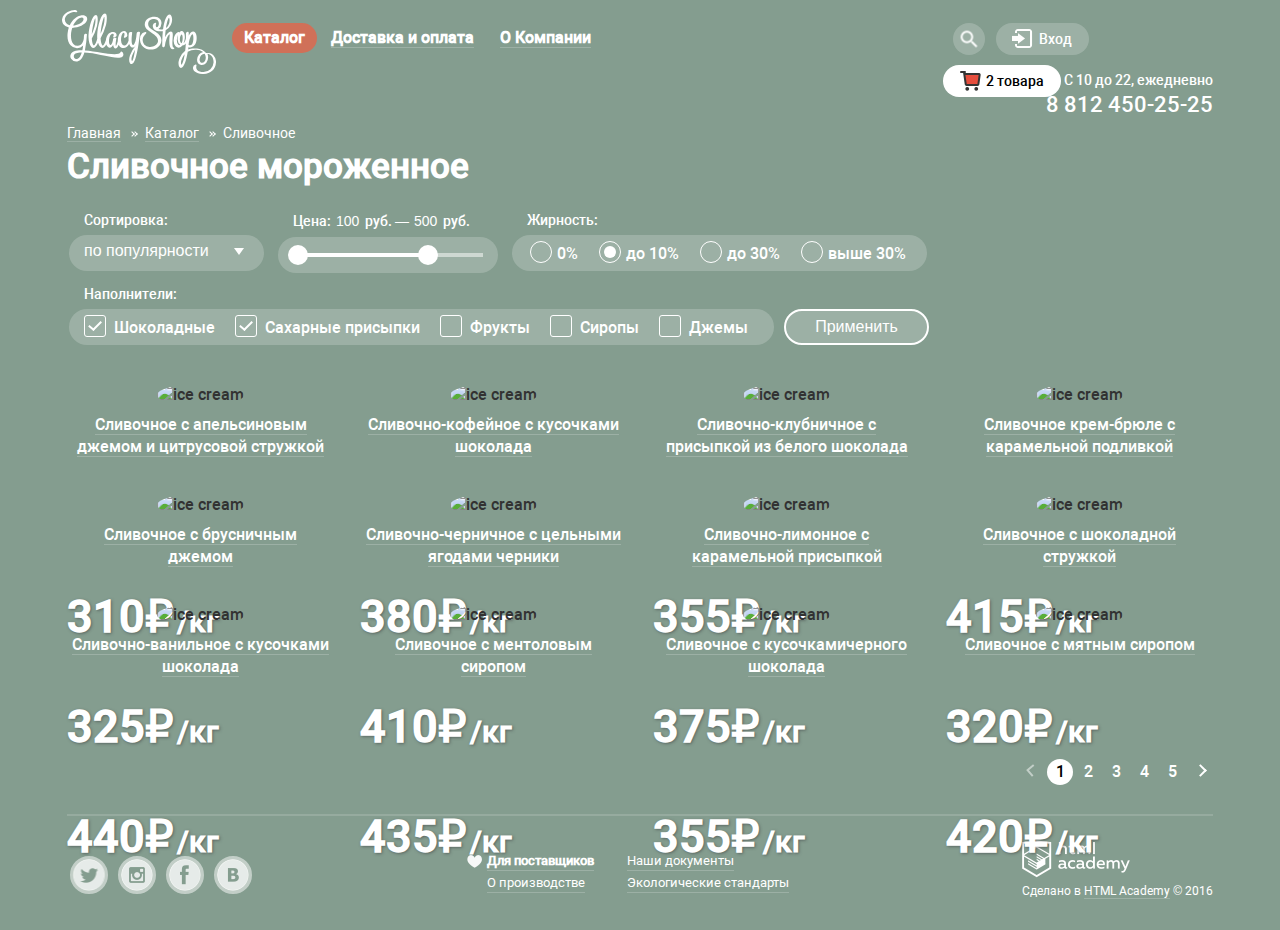
==== commit 013a9d2e: "fix" ====
--- a/catalog.html
+++ b/catalog.html
@@ -38,8 +38,8 @@
           <div class="search-wrapper">
             <form class="search-form">
               <div class="form-control">
-                <input type="search" name="search" placeholder="Что ищем?">
-                <label>Что ищем?</label>
+                <input type="search" name="search" id="search-form" placeholder="Что ищем?">
+                <label for="search-form">Что ищем?</label>
               </div>
             </form>
           </div>
@@ -50,12 +50,12 @@
           <div class="login-wrapper">
             <form class="login-form clearfix">
               <div class="form-control">
-                <input type="email" name="email" placeholder="Электронная почта">
-                <label>Электронная почта</label>
+                <input type="email" name="email" id="email-form" placeholder="Электронная почта">
+                <label for="email-form">Электронная почта</label>
               </div>
               <div class="form-control">
-                <input type="password" name="password" placeholder="Пароль">
-                <label>Пароль</label>
+                <input type="password" name="password" id="password-form" placeholder="Пароль">
+                <label for="password-form">Пароль</label>
               </div>
               <button class="btn" type="submit" name="log-in">Войти</button>
               <div class="login-info">
--- a/css/style.css
+++ b/css/style.css
@@ -101,7 +101,6 @@
   margin-bottom: 10px;
   vertical-align: top;
   border-radius: 15px;
-  border: 1px solid transparent;
 }
 
 .main-navigation-item>a {
@@ -118,12 +117,11 @@
 
 .main-navigation-item:hover:not(.active) {
   background-color: #f7f6f3;
-  border: 1px solid #ffffff;
 }
 
 .main-navigation-item:active:not(.active) {
+  box-sizing: border-box;
   background-color: #ededed;
-  border: none;
   box-shadow: inset 0 2px 1px 0 #696969;
 }
 
@@ -178,6 +176,7 @@
 }
 
 .catalog-sort-item {
+  box-sizing: border-box;
   font-size: 14px;
   font-weight: normal;
   line-height: 16px;
@@ -474,7 +473,6 @@
   background-color: rgba(255, 255, 255, 0.2);
   border-radius: 30px;
   color: #ffffff;
-  background-color: #f7f6f3;
 }
 
 .login-icon {
@@ -722,6 +720,10 @@
   cursor: pointer;
 }
 
+.slider-controls label:hover {
+  background: rgba(248, 247, 244, 0.4);
+}
+
 #btn-1:checked~.site-wrapper #slide1, #btn-2:checked~.site-wrapper #slide2, #btn-3:checked~.site-wrapper #slide3 {
   display: block;
 }
@@ -1027,13 +1029,11 @@
 .light-link:hover, .light-link:active {
   text-decoration-color: rgba(255, 188, 158, 0.2);
   color: #ffbc9e;
-  /*border-bottom: 2px solid rgba(255, 188, 158, 0.2);*/
 }
 
 .dark-link:hover, .dark-link:active {
   text-decoration: rgba(232, 77, 55, 0.2);
   color: #e84d37;
-  /*border-bottom: 2px solid rgba(232, 77, 55, 0.2);*/
 }
 
 .post-title span {
@@ -1354,10 +1354,8 @@
 }
 
 input::-webkit-outer-spin-button, input::-webkit-inner-spin-button {
-  /* display: none; <- Crashes Chrome on hover */
   -webkit-appearance: none;
   margin: 0;
-  /* <-- Apparently some margin are still there even though it's hidden */
 }
 
 .price-controls label {
@@ -1535,9 +1533,8 @@
 
 .pagination li {
   display: inline-block;
-  width: 28px;
-  padding: 3px 0;
-  margin-right: -2px;
+  width: 26px;
+  height: 26px;
   margin-left: 2px;
   vertical-align: top;
   text-align: center;
@@ -1557,7 +1554,8 @@
   display: inline-block;
   width: 7px;
   height: 7px;
-  vertical-align: top;
+  vertical-align: middle;
+  padding-top: 0;
   border-right: 2px solid rgba(255, 255, 255, 0.5);
   border-bottom: 2px solid rgba(255, 255, 255, 0.5);
   transform: rotate(140deg);
@@ -1567,9 +1565,10 @@
   display: inline-block;
   width: 7px;
   height: 7px;
-  vertical-align: top;
+  vertical-align: middle;
   border-right: 2px solid #ffffff;
   border-bottom: 2px solid #ffffff;
+  padding-top: 0;
   transform: rotate(-45deg);
 }
 
@@ -1578,7 +1577,16 @@
   border-radius: 50%;
 }
 
+.pagination a {
+  display: inline-block;
+  vertical-align: top;
+  padding-top: 4px;
+}
+
 .pagination .active a {
+  display: inline-block;
+  vertical-align: top;
+  padding-top: 4px;
   color: #000000;
 }
 
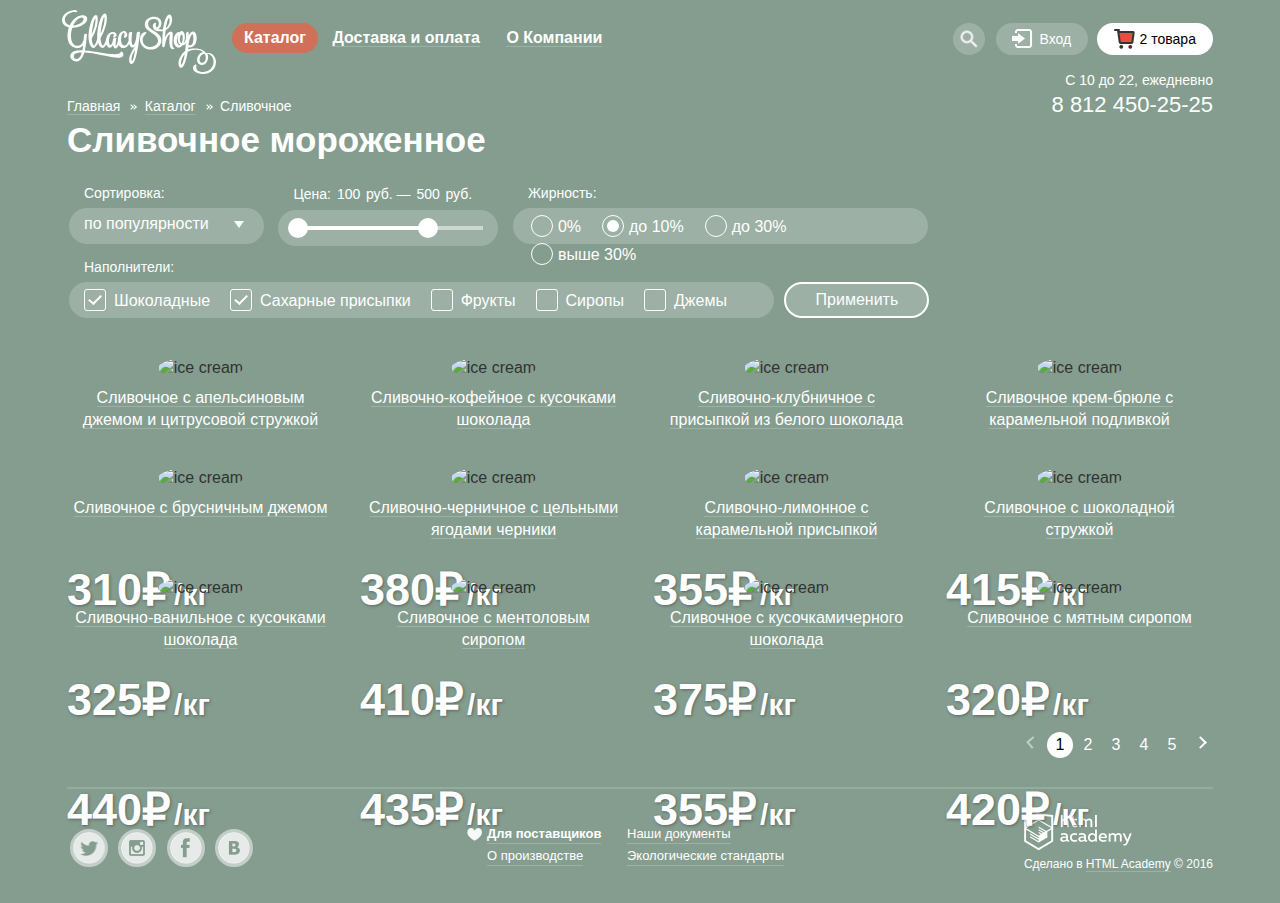
==== commit bc39f1b6: "fix" ====
--- a/catalog.html
+++ b/catalog.html
@@ -5,7 +5,7 @@
   <meta charset="UTF-8">
   <title>HTML Academy: Глейси</title>
   <link rel="stylesheet" href="css/normalize.css">
-  <link rel="stylesheet" href="css/style.css">
+  <link rel="stylesheet" href="css/style.min.css">
 </head>
 
 <body>
@@ -104,7 +104,7 @@
     <ul class="breadcrumbs">
       <li><a class="light-link" href="index.html">Главная</a></li>
       <li><a class="light-link" href="#">Каталог</a></li>
-      <li class="active"><span>Сливочное</span></li>
+      <li class="active"><span class="breadcrumbs-current">Сливочное</span></li>
     </ul>
     <h1 class="page-title">Сливочное мороженное</h1>
     <form class="filter clearfix" method="post" action="https://echo.htmlacademy.ru">
@@ -274,7 +274,7 @@
         <li>
           <a class="page-prew" href="#"></a>
         </li>
-        <li class="active"><a href="#">1</a></li>
+        <li class="active"><a class="current-page" href="#">1</a></li>
         <li><a href="#">2</a></li>
         <li><a href="#">3</a></li>
         <li><a href="#">4</a></li>
--- a/css/style.min.css
+++ b/css/style.min.css
@@ -0,0 +1 @@
+body{font-family:"Roboto", "Arial", sans-serif;font-size:16px;line-height:22px;font-weight:500;margin:0 auto;color:#323232;background-color:#849d8f}body>input[type="radio"]{display:none}h1{font-size:60px;margin:0;line-height:60px;color:#ffffff}h2{font-size:35px;line-height:41px;color:#ffffff;margin:0}ul{margin:0;padding:0;list-style-type:none}fieldset{padding:0;border:none}img{max-width:100%;height:auto}.container{box-sizing:border-box;width:1200px;margin:0 auto;padding:0 27px}.clearfix::after{content:"";display:table;clear:both}.main-header{min-height:70px;margin-bottom:15px}.logo{float:left;width:160px;margin-left:-5px;margin-top:10px;margin-right:10px}.main-navigation{box-sizing:border-box;float:left;font-weight:bold;width:430px;margin-right:200px}.main-navigation-item{box-sizing:border-box;display:inline-block;font-size:16px;line-height:18px;padding:6px 12px;margin-top:23px;margin-right:-2px;margin-bottom:10px;vertical-align:top;border-radius:15px}.main-navigation-item>a{box-sizing:border-box;color:#ffffff;text-decoration:none;border-bottom:1px solid rgba(255, 255, 255, 0.2)}.main-navigation-item:hover:not(.active)>a{color:#000000;border-color:transparent}.main-navigation-item:hover:not(.active){background-color:#f7f6f3}.main-navigation-item:active:not(.active){box-sizing:border-box;background-color:#ededed;box-shadow:inset 0 2px 1px 0 #696969}.main-navigation-item.active{color:#ffffff;background-color:#d07058}.main-navigation-item.active>a{border:none}.catalog{position:relative}.catalog-wrapper{display:none;position:absolute;left:-13px;top:100%;padding-top:10px;box-shadow:0 20px 20px 0 rgba(0, 0, 0, 0.4);z-index:10}.catalog-sort{padding:6px 0;background-color:#f7f6f3;border-radius:5px}.catalog-sort-item.catalog-sort-title{position:relative;padding-bottom:10px;font-weight:500;color:#000000}.catalog-sort-title::after{content:"";position:absolute;left:6px;right:6px;bottom:0;border-bottom:1px solid #d1d0ce}.catalog-sort-item>a{text-decoration:none;color:#000000}.catalog-sort-item{box-sizing:border-box;font-size:14px;font-weight:normal;line-height:16px;margin:0;padding:5px 20px;margin-bottom:5px;white-space:nowrap;border-radius:0}.catalog-sort-item:hover:not(.catalog-sort-title):not(.catalog-sort-current){background-color:#fbded8}.catalog-sort-item:active:not(.catalog-sort-title){background-color:#f6b5a5}.catalog-sort-current{background-color:#d07058}.catalog-sort-current>a{color:#ffffff}.catalog:hover .catalog-wrapper{display:block}.cart{display:inline-block;padding-bottom:10px;vertical-align:top;position:relative}.cart-wrapper{box-sizing:border-box;display:none;position:absolute;top:36px;right:-2px;width:540px;padding:15px;padding-left:2px;background-color:#f8f7f4;border-radius:5px;box-shadow:0 20px 20px 0 rgba(0, 0, 0, 0.4);z-index:20}.content-delete::before,.content-delete::after{content:"";position:absolute;top:0;left:0;width:14px;height:2px;background-color:#000000}.content-delete::before{-webkit-transform:rotate(45deg);transform:rotate(45deg)}.content-delete::after{-webkit-transform:rotate(-45deg);transform:rotate(-45deg)}.cart-not-empty{background-color:rgba(255, 255, 255, 1)}.cart:hover .cart-wrapper{display:block}.cart-table{display:table;font-size:13px;font-weight:normal;line-height:16px;margin-left:15px;margin-bottom:14px;padding-right:18px;padding-bottom:3px;color:#000000;border-bottom:1px solid #cacac7}.cart-table a{color:#000000;text-decoration:none}.cart-table ul{display:table-row;border-spacing:20px}.cart-table li{display:table-cell;padding-left:12px;padding-top:5px;padding-bottom:14px;vertical-align:middle;text-align:left}.cart-table li:first-child{padding-left:0}.cart-table li:nth-child(3){width:220px}.cart-table li:nth-child(4){padding-left:27px}.cart-table span:last-child{padding-right:29px;color:#999999}.content-delete{position:relative;font-size:0;width:10px;height:10px;outline:none;background-color:transparent;border:0;cursor:pointer}.summ{font-size:15px;line-height:18px;text-align:right;margin-bottom:13px}.cart-wrapper .btn{float:right;width:170px;padding:0;outline:none}.user-block{float:right;width:270px;position:relative;padding-top:23px}.search{display:inline-block;position:relative;vertical-align:top;margin-right:7px;margin-left:10px;border-radius:50%}.search:hover{background-color:#f7f6f3}.search-icon{display:inline-block;position:relative;font-size:0;vertical-align:top;width:32px;height:32px;border-radius:50%;background-color:rgba(255, 255, 255, 0.2)}.search-icon::before{content:"";position:absolute;top:50%;left:50%;-webkit-transform:translate(-50%, -50%);transform:translate(-50%, -50%);background:url("../img/sprite.png") no-repeat;width:17px;height:17px;background-position:-92px -193px}.search:hover>.search-icon::before{content:"";position:absolute;top:50%;left:50%;-webkit-transform:translate(-50%, -50%);transform:translate(-50%, -50%);background:url("../img/sprite.png") no-repeat;width:17px;height:17px;background-position:-129px -193px}.form-control{position:relative}.form-control input{box-sizing:border-box;font-size:14px;font-weight:normal;line-height:24px;padding:10px;margin-right:7px;border-radius:5px;border:1px solid #d3d3d2}.form-control input:hover{box-shadow:inset 1px 1px 0 0 #d3d3d2, inset -1px 1px 0 0 #d3d3d2, inset 1px -1px 0 0 #d3d3d2, inset -1px -1px 0 0 #d3d3d2}.form-control input:focus{outline:none;border:1px solid #8fbdec;box-shadow:inset 1px 1px 0 0 #8fbdec, inset -1px 1px 0 0 #8fbdec, inset 1px -1px 0 0 #8fbdec, inset -1px -1px 0 0 #8fbdec}.form-control input:focus::-webkit-input-placeholder{color:transparent}.form-control input:focus::-moz-placeholder{color:transparent}.form-control input:focus:-ms-input-placeholder{color:transparent}.form-control input:focus:-moz-placeholder{color:transparent}.modal textarea:focus::-webkit-input-placeholder{color:transparent}.modal textarea:focus::-moz-placeholder{color:transparent}.modal textarea:focus:-ms-input-placeholder{color:transparent}.modal textarea:focus:-moz-placeholder{color:transparent}.form-control input{font-size:14px;line-height:24px;width:100%;padding:15px 13px;border-radius:10px}.form-control label{display:none;font-size:11px;font-weight:normal;line-height:13px;color:#8fbdec}.form-control input:focus+label{display:block;position:absolute;top:-15px;left:13px}.search-wrapper{display:none;position:absolute;top:100%;right:0;padding-top:4px;z-index:20}.search-form{box-sizing:border-box;width:341px;padding:20px 15px;background-color:#f8f7f4;box-shadow:0 20px 20px 0 rgba(0, 0, 0, 0.4);border-radius:5px}.search:hover .search-wrapper{display:block}.login{display:inline-block;position:relative;vertical-align:top;margin-right:4px;margin-bottom:10px}.login:hover{font-size:14px;line-height:16px;vertical-align:top;background-color:rgba(255, 255, 255, 0.2);border-radius:30px;color:#ffffff}.login-icon{display:inline-block;position:relative;font-size:14px;line-height:16px;vertical-align:top;padding:8px 0;padding-left:43px;padding-right:17px;background-color:rgba(255, 255, 255, 0.2);border-radius:30px;color:#ffffff;text-decoration:none}.login-icon::before{content:"";position:absolute;top:6px;left:16px;background:url("../img/sprite.png") no-repeat;width:21px;height:19px;background-position:-10px -193px}.login:hover>.login-icon{color:#000000}.login:hover>.login-icon::before{content:"";position:absolute;top:6px;left:13px;background:url("../img/sprite.png") no-repeat;width:21px;height:19px;background-position:-51px -193px}.login-form{width:239px;padding:19px 19px;background-color:#f8f7f4;box-shadow:0 20px 20px 0 rgba(0, 0, 0, 0.4);border-radius:5px;z-index:20}.login-wrapper{display:none;position:absolute;top:100%;right:-2px;padding-top:4px;z-index:20}.login-form .form-control{margin-bottom:20px}.login-form a{display:inline-block;font-size:13px;line-height:24px;vertical-align:top;color:#000000}.login-form button{float:left;padding-right:28px}.login-info{float:right;width:120px}.login:hover .login-wrapper{display:block}.shopping-cart{box-sizing:border-box;display:inline-block;position:relative;font-size:14px;line-height:16px;vertical-align:top;padding:8px 0;padding-left:43px;padding-right:33px;background-color:rgba(255, 255, 255, 0.2);border-radius:30px;color:#ffffff;text-decoration:none}.shopping-cart::before{content:"";position:absolute;top:6px;left:16px;background:url("../img/sprite.png") no-repeat;width:21px;height:20px;background-position:-10px -10px}.cart-not-empty{font-size:14px;line-height:16px;padding-right:17px;background-color:rgba(255, 255, 255, 1);color:#000000}.cart-not-empty::before{content:"";position:absolute;top:6px;left:17px;background:url("../img/sprite.png") no-repeat;width:21px;height:20px;background-position:-51px -10px}.info-contact{position:absolute;text-align:right;top:72px;right:0;color:#ffffff;z-index:10}.info-contact p{font-size:14px;line-height:16px;margin:0;text-align:right;padding-bottom:5px}.info-contact a{font-size:22px;line-height:24px;color:#ffffff;text-decoration:none}.btn{display:inline-block;position:relative;font-size:18px;padding:0px 20px;vertical-align:top;text-align:center;line-height:45px;background:-webkit-linear-gradient(top, #f26843, #e74a35);background:linear-gradient(to bottom, #f26843, #e74a35);color:#ffffff;border:none;border-radius:40px;box-shadow:0 2px 2px 0 rgba(85, 8, 0, 0.54);text-decoration:none}.btn:hover{background:-webkit-linear-gradient(top, #f58669, #ec6f5e);background:linear-gradient(to bottom, #f58669, #ec6f5e);box-shadow:0 1px 2px 0 #ac1000}.btn:active{background:-webkit-linear-gradient(top, #d74531, #e1613e);background:linear-gradient(to bottom, #d74531, #e1613e);box-shadow:inset 0 2px 2px 0 #942718}.site-wrapper{min-width:940px;background-color:#849d8f;background-image:url("../img/promo-ice-cream-1.png");background-repeat:no-repeat;background-position:top center;-webkit-transition:background-image 0.5s ease, background-color 0.5s ease;transition:background-image 0.5s ease, background-color 0.5s ease}.slider{position:relative;padding-top:295px;text-align:center;color:#ffffff;margin-bottom:40px}.slide{display:none}.site-wrapper:before,.site-wrapper:after{content:"";visibility:hidden}.site-wrapper:before{background-image:url("../img/promo-ice-cream-2.png")}.site-wrapper:after{background-image:url("../img/promo-ice-cream-3.png")}.slide-title{width:700px;margin:0 auto;margin-bottom:30px;padding-top:3px;font-weight:bold;font-size:60px;text-align:center}.slider-controls{position:absolute;bottom:22px;left:0;font-size:0;z-index:20}.slider-controls label{display:inline-block;width:17px;height:17px;margin-right:8px;vertical-align:top;background-color:transparent;border:2px solid #ffffff;border-radius:50%;cursor:pointer}.slider-controls label:hover{background:rgba(248, 247, 244, 0.4)}#btn-1:checked~.site-wrapper #slide1,#btn-2:checked~.site-wrapper #slide2,#btn-3:checked~.site-wrapper #slide3{display:block}#btn-1:checked~.site-wrapper label[for="btn-1"],#btn-2:checked~.site-wrapper label[for="btn-2"],#btn-3:checked~.site-wrapper label[for="btn-3"]{background-color:#ffffff}#btn-1:checked~.site-wrapper{background-color:#849d8f;background-image:url("../img/promo-ice-cream-1.png")}#btn-2:checked~.site-wrapper{background-color:#8996a6;background-image:url("../img/promo-ice-cream-2.png")}#btn-3:checked~.site-wrapper{background-color:#9d8b84;background-image:url("../img/promo-ice-cream-3.png")}.btn-slide{font-size:32px;line-height:44px;padding:10px 40px;text-shadow:0px 2px 5px rgba(160, 32, 11, 0.76);box-shadow:0 2px 2px 0 rgba(85, 8, 0, 0.64)}.btn-slide:hover{box-shadow:0 2px 2px 0 #ac1000}.btn-slide:active{background:-webkit-linear-gradient(top, #d74531, #e1613e);background:linear-gradient(to bottom, #d74531, #e1613e);box-shadow:inset 0 2px 2px 0 #942718}.promotion{margin-bottom:40px}.banner{box-sizing:border-box;width:560px;padding:20px;padding-top:17px;padding-bottom:24px;color:#ffffff;border-radius:10px}.banner h2{padding-bottom:14px}.banner p{font-size:18px;margin:0;padding-bottom:45px}.banner-left{float:left;margin-right:26px;background:url("../img/crimsonbg.png") no-repeat;background-color:#60021a}.banner-left .btn,.banner-right .btn{float:right;font-size:18px;line-height:24px;padding:10px 23px}.banner-right{float:right;background:url("../img/chocolatebg.png") no-repeat;background-color:#653a23}.hit{position:relative;font-size:0;margin-bottom:35px}.hit .product{margin-right:26px;margin-bottom:0}.product{position:relative;display:inline-block;font-size:16px;margin-right:26px;margin-bottom:36px;width:267px;text-align:center;vertical-align:top}.product img{margin-bottom:8px;border-radius:50%}.product-hit::before{content:"";position:absolute;background:url("../img/sprite.png") no-repeat;width:61px;height:61px;background-position:-212px -43px}.product-title{padding:0 5px}.product a{text-align:center;text-decoration:none;border-bottom:1px solid rgba(255, 255, 255, 0.2);color:#ffffff}.product:nth-child(4n){margin-right:0}.product-price{position:absolute;left:0;top:210px;font-weight:bold;line-height:45px;color:#ffffff;text-shadow:1px 1px 3px rgba(49, 50, 53, 0.5)}.btn-product{display:none}.content .product:hover{z-index:2}.content .product:hover .btn-product{display:inline-block;position:absolute;left:30px;bottom:-52px;vertical-align:top;z-index:10}.content .product:hover::before{content:"";position:absolute;left:-14px;top:-5px;right:-14px;bottom:-75px;background-color:rgba(255, 255, 255, 0.3);border-radius:10px;z-index:-1}.price{font-size:45px;padding-right:3px}.kg{font-size:30px}.content{font-size:0;margin-bottom:45px}.features{box-sizing:border-box;padding:24px 20px;padding-bottom:8px;margin-bottom:40px;background:url("../img/pattern.png");background-color:#ede2c9;border-radius:15px}.features p{font-size:16px;line-height:22px;padding-left:56px;padding-top:6px}.features-name{font-size:24px;line-height:30px;color:#000000}.features-left{float:left;width:540px;margin-right:26px}.features-right{float:right;width:540px}.features-item--production{position:relative}.features-item--production::before{content:"";position:absolute;top:-7px;background:url("../img/sprite.png") no-repeat;width:49px;height:49px;background-position:-10px -124px}.features-item--ingredients{position:relative}.features-item--ingredients::before{content:"";position:absolute;top:-7px;background:url("../img/sprite.png") no-repeat;width:49px;height:49px;background-position:-237px -124px}.features-item--farm{position:relative}.features-item--farm::before{content:"";position:absolute;top:-7px;background:url("../img/sprite.png") no-repeat;width:48px;height:49px;background-position:-92px -10px}.features-item--termo{position:relative}.features-item--termo::before{content:"";position:absolute;top:-7px;background:url("../img/sprite.png") no-repeat;width:48px;height:49px;background-position:-306px -172px}.post{box-sizing:border-box;float:left;width:560px;padding:23px 20px;padding-bottom:81px;margin-right:26px;margin-bottom:40px;background:url("../img/strawberrybg.jpg") no-repeat;background-color:#fefefe;border-radius:15px}.post-title{font-size:24px;font-weight:bold;line-height:30px;width:300px;padding-top:4px}.post-title a{color:#000000}.light-link:hover,.light-link:active{-webkit-text-decoration-color:rgba(255, 188, 158, 0.2);text-decoration-color:rgba(255, 188, 158, 0.2);color:#ffbc9e}.dark-link:hover,.dark-link:active{text-decoration:rgba(232, 77, 55, 0.2);color:#e84d37}.post-title span{font-weight:600}.delivery{box-sizing:border-box;float:right;width:560px;padding-left:7px;padding-bottom:6px;margin-bottom:40px;background:-webkit-linear-gradient(135deg, #92cdff 12.5%, #ffffff 12.5%, #ffffff 25%, #fe9e90 25%, #fe9e90 37.5%, #ffffff 37.5%, #ffffff 50%, #92cdff 50%, #92cdff 62.5%, #ffffff 62.5%, #ffffff 75%, #fe9e90 75%, #fe9e90 87.5%, #ffffff 87.5%);background:linear-gradient(-45deg, #92cdff 12.5%, #ffffff 12.5%, #ffffff 25%, #fe9e90 25%, #fe9e90 37.5%, #ffffff 37.5%, #ffffff 50%, #92cdff 50%, #92cdff 62.5%, #ffffff 62.5%, #ffffff 75%, #fe9e90 75%, #fe9e90 87.5%, #ffffff 87.5%);background-size:40px 40px;border-radius:15px}.delivery-wrapper{box-sizing:border-box;width:550px;padding:29px 20px;padding-bottom:36px;margin-top:5px;margin-left:-2px;background-color:#f8f7f4;border-radius:15px}.delivery p{font-size:16px;line-height:22px;font-weight:normal;margin:0;margin-bottom:35px}.delivery .form-control{position:relative;display:inline-block;vertical-align:top}.delivery .form-control{width:368px}.delivery .btn{float:right;outline:none}.map{position:relative;width:100%;min-height:430px;margin:0 auto;background-color:#ece4c6}.yandex-map{z-index:-1}.contacts-wrpaper{margin:0 auto;width:1200px;position:relative;z-index:10}.contacts{box-sizing:border-box;position:absolute;top:60px;right:27px;width:300px;padding:30px 25px;background-color:#ffffff;border-radius:15px}.contacts span{display:inline-block;font-size:14px;line-height:20px;font-weight:normal;vertical-align:top;padding-bottom:3px}.contacts span:last-of-type{padding:0}.contacts b{display:inline-block;font-size:18px;line-height:24px;padding-bottom:16px;vertical-align:top}.contacts b:last-of-type{padding-bottom:2px}.contacts .btn{font-size:18px;line-height:24px;font-weight:bold;padding:10px 26px;margin-top:24px;white-space:nowrap}.breadcrumbs{margin-bottom:2px}.breadcrumbs li{display:inline-block;position:relative;padding-right:20px;vertical-align:top}.breadcrumbs li:not(.active)::before{content:"";position:absolute;top:10px;right:4px;width:3px;height:3px;border-right:1px solid #ffffff;border-bottom:1px solid #ffffff;-webkit-transform:rotate(-45deg);transform:rotate(-45deg)}.breadcrumbs li:not(.active)::after{content:"";position:absolute;top:10px;right:7px;width:3px;height:3px;border-right:1px solid #ffffff;border-bottom:1px solid #ffffff;-webkit-transform:rotate(-45deg);transform:rotate(-45deg)}.breadcrumbs a,.breadcrumbs span{box-sizing:border-box;font-size:14px;font-weight:normal;line-height:16px;color:#ffffff;text-decoration:none;border-bottom:1px solid rgba(255, 255, 255, 0.2)}.breadcrumbs .breadcrumbs-current{border:none}.breadcrumbs a:hover{border-bottom:1px solid rgba(255, 188, 158, 0.2)}.page-title{font-size:35px;line-height:41px;margin-bottom:25px}.filter{width:880px;margin-bottom:31px}.filter-sort{display:inline-block;vertical-align:top;margin-right:8px;margin-bottom:8px;//background-color:rgba(255, 255, 255, 0.2);border-radius:15px}.filter-title{font-size:14px;line-height:16px;padding-left:15px;padding-bottom:7px;color:#ffffff}.select-wrapper{display:inline-block;box-sizing:border-box;position:relative;max-width:195px;height:36px;vertical-align:top;padding:5px 15px;padding-right:45px;vertical-align:top;overflow:hidden;background-color:rgba(255, 255, 255, 0.2);border-radius:25px}.select-wrapper select{color:#ffffff;text-transform:lowercase;background:transparent;outline:none;border:none;-webkit-appearance:none;-moz-appearance:none;appearance:none}select::-ms-expand{display:none}.select-wrapper::before{content:"";display:inline-block;position:absolute;top:13px;right:20px;vertical-align:top;border:7px solid #ffffff;border-bottom-width:0;border-left-width:5px;border-right-width:5px;border-left-color:transparent;border-right-color:transparent}.select-wrapper:hover{background-color:rgba(255, 255, 255, 1)}.select-wrapper:hover select{color:#000000}.select-wrapper:hover::before{border-top-color:#000000}.price-controls{width:220px}.range-controls{box-sizing:border-box;position:relative;height:36px;padding-top:16px;margin-bottom:5px;padding-right:15px;padding-left:15px;border-radius:25px;background:rgba(255, 255, 255, 0.2)}.range-controls .scale{height:4px;background:rgba(255, 255, 255, 0.5)}.range-controls .bar{width:70%;height:4px;background-color:rgba(255, 255, 255, 1)}.range-controls .toggle{position:absolute;top:8px;left:0;width:20px;height:20px;cursor:pointer;border-radius:50%;background-color:#ffffff}.range-controls .toggle-min{left:10px}.range-controls .toggle-max{left:140px}.price-controls{box-sizing:border-box;position:relative}.price-controls input{background-color:transparent;width:27px;color:#ffffff;outline:none;border:none}.price-controls input:hover{border:transparent;outline:none}input::-webkit-outer-spin-button,input::-webkit-inner-spin-button{-webkit-appearance:none;margin:0}.price-controls label{color:#ffffff}.fatness{font-size:16px;line-height:18px;width:415px}.fatness ul{font-size:0;height:36px;padding-left:15px;background-color:rgba(255, 255, 255, 0.2);border-radius:25px}.fatness li{display:inline-block;vertical-align:top;font-size:16px;line-height:18px;padding-top:10px;padding-left:30px;padding-right:15px;color:#ffffff;cursor:pointer}.fatness label{position:relative;vertical-align:top;margin-right:3px}.fatness input[type="radio"]{display:none}.fatness input[type="radio"]+.radio-indicator{position:absolute;top:-3px;left:-27px;width:20px;height:20px;border:1px solid #ffffff;border-radius:50%}.fatness input[type="radio"]:checked+.radio-indicator::before{content:"";position:absolute;left:4px;bottom:4px;width:12px;height:12px;background-color:#ffffff;border-radius:50%}.fillers{width:705px;margin-right:6px}.fillers input[type="checkbox"]{display:none}.fillers ul{font-size:0;height:36px;padding-left:15px;background-color:rgba(255, 255, 255, 0.2);border-radius:25px}.fillers li{display:inline-block;font-size:16px;line-height:18px;color:#ffffff;vertical-align:top;padding-top:10px;padding-left:30px;padding-right:20px;color:#ffffff;cursor:pointer}.fillers label{position:relative}.fillers input[type="checkbox"]+.checkbox-indicator{position:absolute;top:-3px;left:-30px;width:20px;height:20px;border:1px solid #ffffff;border-radius:3px}.fillers input[type="checkbox"]:checked+.checkbox-indicator::before{content:"";position:absolute;left:3px;bottom:7px;width:7px;height:2px;-webkit-transform:rotate(-140deg);transform:rotate(-140deg);background-color:#ffffff}.fillers input[type="checkbox"]:checked+.checkbox-indicator::after{content:"";position:absolute;left:11px;bottom:4px;width:2px;height:12px;-webkit-transform:rotate(45deg);transform:rotate(45deg);background-color:#ffffff}.btn-sort{box-sizing:border-box;display:inline-block;width:145px;padding:7px 25px;margin-top:23px;vertical-align:top;border:2px solid #ffffff;background-color:rgba(255, 255, 255, 0.2);color:#ffffff;border-radius:25px}.btn-sort:hover{background-color:rgba(255, 255, 255, 1);color:#000000}.btn-sort:focus{outline:none}.btn-sort:active{box-shadow:inset 0 2px 1px 0 #696969;background-color:rgba(255, 255, 255, 1);color:#000000}.pagination{position:relative;font-size:0;text-align:right}.pagination ul{padding-bottom:35px}.pagination a{font-size:16px;line-height:18px;color:#ffffff;text-decoration:none;vertical-align:middle}.pagination li{display:inline-block;width:26px;height:26px;margin-left:2px;vertical-align:top;text-align:center;background-color:none;border-radius:50%}.pagination li:hover:not(.active){background-color:rgba(255, 255, 255, 0.2)}.pagination li:first-child:hover,.pagination li:last-child:hover{background:none}.pagination .page-prew{display:inline-block;width:7px;height:7px;vertical-align:middle;padding-top:0;border-right:2px solid rgba(255, 255, 255, 0.5);border-bottom:2px solid rgba(255, 255, 255, 0.5);-webkit-transform:rotate(140deg);transform:rotate(140deg)}.pagination .page-next{display:inline-block;width:7px;height:7px;vertical-align:middle;border-right:2px solid #ffffff;border-bottom:2px solid #ffffff;padding-top:0;-webkit-transform:rotate(-45deg);transform:rotate(-45deg)}.pagination .active{background-color:rgba(255, 255, 255, 1);border-radius:50%}.pagination a{display:inline-block;vertical-align:top;padding-top:4px}.pagination .current-page{display:inline-block;vertical-align:top;padding-top:4px;color:#000000}.pagination::after{content:"";position:absolute;bottom:4px;right:50%;left:50%;-webkit-transform:translate(-50%, -50%);transform:translate(-50%, -50%);width:1146px;height:1px;background-color:rgba(255, 255, 255, 0.3)}.main-footer{padding-top:28px;padding-bottom:30px}.footer-left{float:left;width:560px}.footer-social{float:left;width:267px;margin-right:130px;margin-top:8px}.social-btn{box-sizing:border-box;display:inline-block;position:relative;width:38px;height:38px;margin:0 3px;font-size:0;vertical-align:top;text-decoration:none;border:4px solid rgba(255, 255, 255, 0.5);border-radius:50%}.social-btn::before{content:"";position:absolute;top:50%;left:50%;-webkit-transform:translate(-50%, -50%);transform:translate(-50%, -50%);background:url("../img/sprite.png") no-repeat;opacity:0.8;border-radius:50%}.social-btn-tw::before{width:33px;height:32px;background-position:-374px -172px}.social-btn-inst::before{width:32px;height:32px;background-position:-185px -124px}.social-btn-fb::before{width:32px;height:32px;background-position:-160px -10px}.social-btn-vk::before{width:32px;height:32px;background-position:-427px -172px}.social-btn:hover::before{opacity:1}.social-btn:active::before{box-shadow:inset 0px 2px 1px 0px #888888;opacity:0.8}.about-us{margin-top:4px}.about-us a{display:inline-block;font-size:13px;font-weight:normal;line-height:18px;vertical-align:top;color:#ffffff;text-decoration:none;border-bottom:1px solid rgba(255, 255, 255, 0.2)}.about-us a:hover{border-bottom:1px solid rgba(255, 188, 158, 0.2)}.about-us-right{float:right;width:140px}.about-us-right a:first-child{position:relative;font-weight:bold}.about-us-right a:first-child::before{content:"";position:absolute;top:3px;left:-20px;background:url("../img/sprite.png") no-repeat;width:15px;height:13px;background-position:-212px -10px;border:none}.footer-right{float:right;width:586px}.about-us-left{float:left;width:170px;margin-right:140px}.footer-copyright{float:right}.logo-htmlacademy{border-bottom:none}.logo-htmlacademy-icon{margin-top:-8px}.footer-copyright p{font-size:12px;line-height:18px;font-weight:normal;margin:0;margin-top:-2px;color:#ffffff}.htmlacademy{text-align:right;text-decoration:none;color:#ffffff;border-bottom:1px solid rgba(255, 255, 255, 0.2)}.htmlacademy:hover{border-bottom:1px solid rgba(255, 188, 158, 0.2)}@-webkit-keyframes "bounce"{0%{-webkit-transform:translateY(-2000px);transform:translateY(-2000px);}70%{-webkit-transform:translateY(30px);transform:translateY(30px);}90%{-webkit-transform:translateY(-10px);transform:translateY(-10px);}100%{-webkit-transform:translateY(0);transform:translateY(0);}}@keyframes "bounce"{0%{-webkit-transform:translateY(-2000px);transform:translateY(-2000px);}70%{-webkit-transform:translateY(30px);transform:translateY(30px);}90%{-webkit-transform:translateY(-10px);transform:translateY(-10px);}100%{-webkit-transform:translateY(0);transform:translateY(0);}}@-webkit-keyframes "shake"{0%,100%{-webkit-transform:translateX(0);transform:translateX(0);}10%,30%,50%,70%,90%{-webkit-transform:translateX(-10px);transform:translateX(-10px);}20%,40%,60%,80%{-webkit-transform:translateX(0px);transform:translateX(0px);}}@keyframes "shake"{0%,100%{-webkit-transform:translateX(0);transform:translateX(0);}10%,30%,50%,70%,90%{-webkit-transform:translateX(-10px);transform:translateX(-10px);}20%,40%,60%,80%{-webkit-transform:translateX(0px);transform:translateX(0px);}}.modal-content{box-sizing:border-box;display:none;position:fixed;top:50%;left:50%;width:477px;margin-left:-216px;margin-top:-131px;padding:16px 22px;padding-bottom:26px;color:#000000;background-color:#f7f6f3;border-radius:10px;z-index:20}.modal-content-show{display:block;-webkit-animation:bounce 0.6s;animation:bounce 0.6s}.modal-error{-webkit-animation:shake 0.6s;animation:shake 0.6s}.btn-modal-close{position:absolute;top:15px;right:17px;width:15px;height:15px;font-size:0;outline:none;background-color:transparent;border:0;cursor:pointer}.btn-modal-close::before,.btn-modal-close::after{content:"";position:absolute;top:8px;right:-3px;width:20px;height:2px;background-color:#000000}.btn-modal-close::before{-webkit-transform:rotate(45deg);transform:rotate(45deg)}.btn-modal-close::after{-webkit-transform:rotate(-45deg);transform:rotate(-45deg)}.modal-content-title{font-size:24px;line-height:28px;padding-bottom:19px;color:#000000}.modal-content .form-control{width:267px;margin-bottom:20px}.modal-content .form-control input{font-size:16px;line-height:24px}.modal-content textarea{box-sizing:border-box;font-size:16px;line-height:24px;width:100%;padding-top:8px;padding-bottom:25px;padding-left:15px;margin-bottom:19px;resize:none;border-radius:5px;border:1px solid #d3d3d2}.modal-content textarea:hover{box-shadow:inset 1px 1px 0 0 #d3d3d2, inset -1px 1px 0 0 #d3d3d2, inset 1px -1px 0 0 #d3d3d2, inset -1px -1px 0 0 #d3d3d2}.modal-content textarea:focus{outline:none;border:1px solid #8fbdec;box-shadow:inset 1px 1px 0 0 #8fbdec, inset -1px 1px 0 0 #8fbdec, inset 1px -1px 0 0 #8fbdec, inset -1px -1px 0 0 #8fbdec}.form-control input{font-size:16px;line-height:24px;width:100%;padding:9px 13px;border-radius:6px}.form-control label{display:none;font-size:11px;font-weight:normal;line-height:13px;color:#8fbdec}.form-control input:focus+label{display:block;position:absolute;top:-15px;left:13px}.btn-modal-submit{float:right;padding:0px 25px;outline:none}.modal-overlay{display:none;position:fixed;top:0;left:0;width:100%;height:100%;z-index:15;background-color:rgba(0, 0, 0, 0.3)}.modal-overlay-show{display:block}
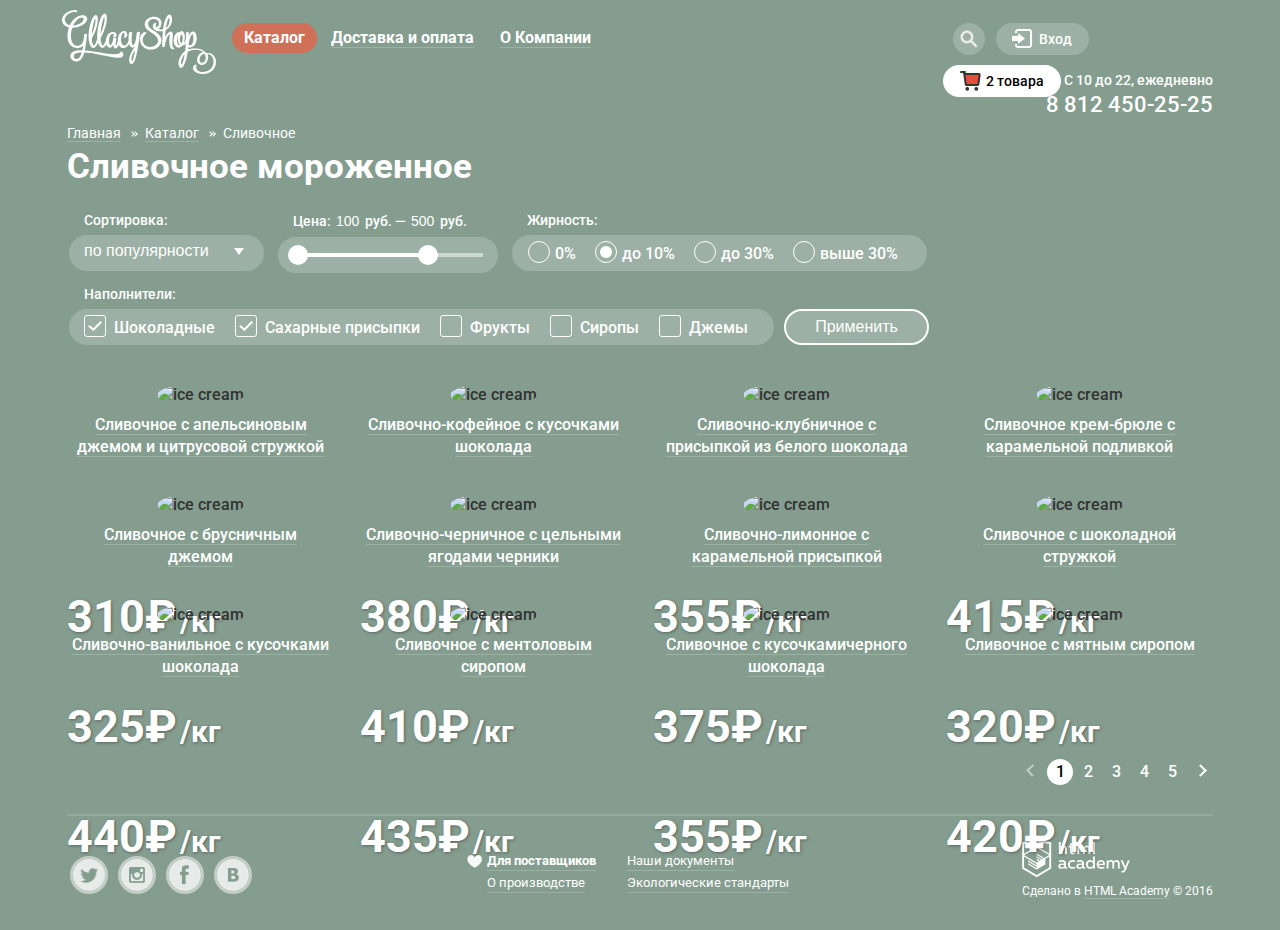
==== commit ef78b321: "fix" ====
--- a/catalog.html
+++ b/catalog.html
@@ -4,6 +4,7 @@
 <head>
   <meta charset="UTF-8">
   <title>HTML Academy: Глейси</title>
+  <link href="https://fonts.googleapis.com/css?family=Roboto:400,500&amp;subset=cyrillic,latin-ext" rel="stylesheet">
   <link rel="stylesheet" href="css/normalize.css">
   <link rel="stylesheet" href="css/style.min.css">
 </head>
--- a/css/style.min.css
+++ b/css/style.min.css
@@ -1 +1 @@
-body{font-family:"Roboto", "Arial", sans-serif;font-size:16px;line-height:22px;font-weight:500;margin:0 auto;color:#323232;background-color:#849d8f}body>input[type="radio"]{display:none}h1{font-size:60px;margin:0;line-height:60px;color:#ffffff}h2{font-size:35px;line-height:41px;color:#ffffff;margin:0}ul{margin:0;padding:0;list-style-type:none}fieldset{padding:0;border:none}img{max-width:100%;height:auto}.container{box-sizing:border-box;width:1200px;margin:0 auto;padding:0 27px}.clearfix::after{content:"";display:table;clear:both}.main-header{min-height:70px;margin-bottom:15px}.logo{float:left;width:160px;margin-left:-5px;margin-top:10px;margin-right:10px}.main-navigation{box-sizing:border-box;float:left;font-weight:bold;width:430px;margin-right:200px}.main-navigation-item{box-sizing:border-box;display:inline-block;font-size:16px;line-height:18px;padding:6px 12px;margin-top:23px;margin-right:-2px;margin-bottom:10px;vertical-align:top;border-radius:15px}.main-navigation-item>a{box-sizing:border-box;color:#ffffff;text-decoration:none;border-bottom:1px solid rgba(255, 255, 255, 0.2)}.main-navigation-item:hover:not(.active)>a{color:#000000;border-color:transparent}.main-navigation-item:hover:not(.active){background-color:#f7f6f3}.main-navigation-item:active:not(.active){box-sizing:border-box;background-color:#ededed;box-shadow:inset 0 2px 1px 0 #696969}.main-navigation-item.active{color:#ffffff;background-color:#d07058}.main-navigation-item.active>a{border:none}.catalog{position:relative}.catalog-wrapper{display:none;position:absolute;left:-13px;top:100%;padding-top:10px;box-shadow:0 20px 20px 0 rgba(0, 0, 0, 0.4);z-index:10}.catalog-sort{padding:6px 0;background-color:#f7f6f3;border-radius:5px}.catalog-sort-item.catalog-sort-title{position:relative;padding-bottom:10px;font-weight:500;color:#000000}.catalog-sort-title::after{content:"";position:absolute;left:6px;right:6px;bottom:0;border-bottom:1px solid #d1d0ce}.catalog-sort-item>a{text-decoration:none;color:#000000}.catalog-sort-item{box-sizing:border-box;font-size:14px;font-weight:normal;line-height:16px;margin:0;padding:5px 20px;margin-bottom:5px;white-space:nowrap;border-radius:0}.catalog-sort-item:hover:not(.catalog-sort-title):not(.catalog-sort-current){background-color:#fbded8}.catalog-sort-item:active:not(.catalog-sort-title){background-color:#f6b5a5}.catalog-sort-current{background-color:#d07058}.catalog-sort-current>a{color:#ffffff}.catalog:hover .catalog-wrapper{display:block}.cart{display:inline-block;padding-bottom:10px;vertical-align:top;position:relative}.cart-wrapper{box-sizing:border-box;display:none;position:absolute;top:36px;right:-2px;width:540px;padding:15px;padding-left:2px;background-color:#f8f7f4;border-radius:5px;box-shadow:0 20px 20px 0 rgba(0, 0, 0, 0.4);z-index:20}.content-delete::before,.content-delete::after{content:"";position:absolute;top:0;left:0;width:14px;height:2px;background-color:#000000}.content-delete::before{-webkit-transform:rotate(45deg);transform:rotate(45deg)}.content-delete::after{-webkit-transform:rotate(-45deg);transform:rotate(-45deg)}.cart-not-empty{background-color:rgba(255, 255, 255, 1)}.cart:hover .cart-wrapper{display:block}.cart-table{display:table;font-size:13px;font-weight:normal;line-height:16px;margin-left:15px;margin-bottom:14px;padding-right:18px;padding-bottom:3px;color:#000000;border-bottom:1px solid #cacac7}.cart-table a{color:#000000;text-decoration:none}.cart-table ul{display:table-row;border-spacing:20px}.cart-table li{display:table-cell;padding-left:12px;padding-top:5px;padding-bottom:14px;vertical-align:middle;text-align:left}.cart-table li:first-child{padding-left:0}.cart-table li:nth-child(3){width:220px}.cart-table li:nth-child(4){padding-left:27px}.cart-table span:last-child{padding-right:29px;color:#999999}.content-delete{position:relative;font-size:0;width:10px;height:10px;outline:none;background-color:transparent;border:0;cursor:pointer}.summ{font-size:15px;line-height:18px;text-align:right;margin-bottom:13px}.cart-wrapper .btn{float:right;width:170px;padding:0;outline:none}.user-block{float:right;width:270px;position:relative;padding-top:23px}.search{display:inline-block;position:relative;vertical-align:top;margin-right:7px;margin-left:10px;border-radius:50%}.search:hover{background-color:#f7f6f3}.search-icon{display:inline-block;position:relative;font-size:0;vertical-align:top;width:32px;height:32px;border-radius:50%;background-color:rgba(255, 255, 255, 0.2)}.search-icon::before{content:"";position:absolute;top:50%;left:50%;-webkit-transform:translate(-50%, -50%);transform:translate(-50%, -50%);background:url("../img/sprite.png") no-repeat;width:17px;height:17px;background-position:-92px -193px}.search:hover>.search-icon::before{content:"";position:absolute;top:50%;left:50%;-webkit-transform:translate(-50%, -50%);transform:translate(-50%, -50%);background:url("../img/sprite.png") no-repeat;width:17px;height:17px;background-position:-129px -193px}.form-control{position:relative}.form-control input{box-sizing:border-box;font-size:14px;font-weight:normal;line-height:24px;padding:10px;margin-right:7px;border-radius:5px;border:1px solid #d3d3d2}.form-control input:hover{box-shadow:inset 1px 1px 0 0 #d3d3d2, inset -1px 1px 0 0 #d3d3d2, inset 1px -1px 0 0 #d3d3d2, inset -1px -1px 0 0 #d3d3d2}.form-control input:focus{outline:none;border:1px solid #8fbdec;box-shadow:inset 1px 1px 0 0 #8fbdec, inset -1px 1px 0 0 #8fbdec, inset 1px -1px 0 0 #8fbdec, inset -1px -1px 0 0 #8fbdec}.form-control input:focus::-webkit-input-placeholder{color:transparent}.form-control input:focus::-moz-placeholder{color:transparent}.form-control input:focus:-ms-input-placeholder{color:transparent}.form-control input:focus:-moz-placeholder{color:transparent}.modal textarea:focus::-webkit-input-placeholder{color:transparent}.modal textarea:focus::-moz-placeholder{color:transparent}.modal textarea:focus:-ms-input-placeholder{color:transparent}.modal textarea:focus:-moz-placeholder{color:transparent}.form-control input{font-size:14px;line-height:24px;width:100%;padding:15px 13px;border-radius:10px}.form-control label{display:none;font-size:11px;font-weight:normal;line-height:13px;color:#8fbdec}.form-control input:focus+label{display:block;position:absolute;top:-15px;left:13px}.search-wrapper{display:none;position:absolute;top:100%;right:0;padding-top:4px;z-index:20}.search-form{box-sizing:border-box;width:341px;padding:20px 15px;background-color:#f8f7f4;box-shadow:0 20px 20px 0 rgba(0, 0, 0, 0.4);border-radius:5px}.search:hover .search-wrapper{display:block}.login{display:inline-block;position:relative;vertical-align:top;margin-right:4px;margin-bottom:10px}.login:hover{font-size:14px;line-height:16px;vertical-align:top;background-color:rgba(255, 255, 255, 0.2);border-radius:30px;color:#ffffff}.login-icon{display:inline-block;position:relative;font-size:14px;line-height:16px;vertical-align:top;padding:8px 0;padding-left:43px;padding-right:17px;background-color:rgba(255, 255, 255, 0.2);border-radius:30px;color:#ffffff;text-decoration:none}.login-icon::before{content:"";position:absolute;top:6px;left:16px;background:url("../img/sprite.png") no-repeat;width:21px;height:19px;background-position:-10px -193px}.login:hover>.login-icon{color:#000000}.login:hover>.login-icon::before{content:"";position:absolute;top:6px;left:13px;background:url("../img/sprite.png") no-repeat;width:21px;height:19px;background-position:-51px -193px}.login-form{width:239px;padding:19px 19px;background-color:#f8f7f4;box-shadow:0 20px 20px 0 rgba(0, 0, 0, 0.4);border-radius:5px;z-index:20}.login-wrapper{display:none;position:absolute;top:100%;right:-2px;padding-top:4px;z-index:20}.login-form .form-control{margin-bottom:20px}.login-form a{display:inline-block;font-size:13px;line-height:24px;vertical-align:top;color:#000000}.login-form button{float:left;padding-right:28px}.login-info{float:right;width:120px}.login:hover .login-wrapper{display:block}.shopping-cart{box-sizing:border-box;display:inline-block;position:relative;font-size:14px;line-height:16px;vertical-align:top;padding:8px 0;padding-left:43px;padding-right:33px;background-color:rgba(255, 255, 255, 0.2);border-radius:30px;color:#ffffff;text-decoration:none}.shopping-cart::before{content:"";position:absolute;top:6px;left:16px;background:url("../img/sprite.png") no-repeat;width:21px;height:20px;background-position:-10px -10px}.cart-not-empty{font-size:14px;line-height:16px;padding-right:17px;background-color:rgba(255, 255, 255, 1);color:#000000}.cart-not-empty::before{content:"";position:absolute;top:6px;left:17px;background:url("../img/sprite.png") no-repeat;width:21px;height:20px;background-position:-51px -10px}.info-contact{position:absolute;text-align:right;top:72px;right:0;color:#ffffff;z-index:10}.info-contact p{font-size:14px;line-height:16px;margin:0;text-align:right;padding-bottom:5px}.info-contact a{font-size:22px;line-height:24px;color:#ffffff;text-decoration:none}.btn{display:inline-block;position:relative;font-size:18px;padding:0px 20px;vertical-align:top;text-align:center;line-height:45px;background:-webkit-linear-gradient(top, #f26843, #e74a35);background:linear-gradient(to bottom, #f26843, #e74a35);color:#ffffff;border:none;border-radius:40px;box-shadow:0 2px 2px 0 rgba(85, 8, 0, 0.54);text-decoration:none}.btn:hover{background:-webkit-linear-gradient(top, #f58669, #ec6f5e);background:linear-gradient(to bottom, #f58669, #ec6f5e);box-shadow:0 1px 2px 0 #ac1000}.btn:active{background:-webkit-linear-gradient(top, #d74531, #e1613e);background:linear-gradient(to bottom, #d74531, #e1613e);box-shadow:inset 0 2px 2px 0 #942718}.site-wrapper{min-width:940px;background-color:#849d8f;background-image:url("../img/promo-ice-cream-1.png");background-repeat:no-repeat;background-position:top center;-webkit-transition:background-image 0.5s ease, background-color 0.5s ease;transition:background-image 0.5s ease, background-color 0.5s ease}.slider{position:relative;padding-top:295px;text-align:center;color:#ffffff;margin-bottom:40px}.slide{display:none}.site-wrapper:before,.site-wrapper:after{content:"";visibility:hidden}.site-wrapper:before{background-image:url("../img/promo-ice-cream-2.png")}.site-wrapper:after{background-image:url("../img/promo-ice-cream-3.png")}.slide-title{width:700px;margin:0 auto;margin-bottom:30px;padding-top:3px;font-weight:bold;font-size:60px;text-align:center}.slider-controls{position:absolute;bottom:22px;left:0;font-size:0;z-index:20}.slider-controls label{display:inline-block;width:17px;height:17px;margin-right:8px;vertical-align:top;background-color:transparent;border:2px solid #ffffff;border-radius:50%;cursor:pointer}.slider-controls label:hover{background:rgba(248, 247, 244, 0.4)}#btn-1:checked~.site-wrapper #slide1,#btn-2:checked~.site-wrapper #slide2,#btn-3:checked~.site-wrapper #slide3{display:block}#btn-1:checked~.site-wrapper label[for="btn-1"],#btn-2:checked~.site-wrapper label[for="btn-2"],#btn-3:checked~.site-wrapper label[for="btn-3"]{background-color:#ffffff}#btn-1:checked~.site-wrapper{background-color:#849d8f;background-image:url("../img/promo-ice-cream-1.png")}#btn-2:checked~.site-wrapper{background-color:#8996a6;background-image:url("../img/promo-ice-cream-2.png")}#btn-3:checked~.site-wrapper{background-color:#9d8b84;background-image:url("../img/promo-ice-cream-3.png")}.btn-slide{font-size:32px;line-height:44px;padding:10px 40px;text-shadow:0px 2px 5px rgba(160, 32, 11, 0.76);box-shadow:0 2px 2px 0 rgba(85, 8, 0, 0.64)}.btn-slide:hover{box-shadow:0 2px 2px 0 #ac1000}.btn-slide:active{background:-webkit-linear-gradient(top, #d74531, #e1613e);background:linear-gradient(to bottom, #d74531, #e1613e);box-shadow:inset 0 2px 2px 0 #942718}.promotion{margin-bottom:40px}.banner{box-sizing:border-box;width:560px;padding:20px;padding-top:17px;padding-bottom:24px;color:#ffffff;border-radius:10px}.banner h2{padding-bottom:14px}.banner p{font-size:18px;margin:0;padding-bottom:45px}.banner-left{float:left;margin-right:26px;background:url("../img/crimsonbg.png") no-repeat;background-color:#60021a}.banner-left .btn,.banner-right .btn{float:right;font-size:18px;line-height:24px;padding:10px 23px}.banner-right{float:right;background:url("../img/chocolatebg.png") no-repeat;background-color:#653a23}.hit{position:relative;font-size:0;margin-bottom:35px}.hit .product{margin-right:26px;margin-bottom:0}.product{position:relative;display:inline-block;font-size:16px;margin-right:26px;margin-bottom:36px;width:267px;text-align:center;vertical-align:top}.product img{margin-bottom:8px;border-radius:50%}.product-hit::before{content:"";position:absolute;background:url("../img/sprite.png") no-repeat;width:61px;height:61px;background-position:-212px -43px}.product-title{padding:0 5px}.product a{text-align:center;text-decoration:none;border-bottom:1px solid rgba(255, 255, 255, 0.2);color:#ffffff}.product:nth-child(4n){margin-right:0}.product-price{position:absolute;left:0;top:210px;font-weight:bold;line-height:45px;color:#ffffff;text-shadow:1px 1px 3px rgba(49, 50, 53, 0.5)}.btn-product{display:none}.content .product:hover{z-index:2}.content .product:hover .btn-product{display:inline-block;position:absolute;left:30px;bottom:-52px;vertical-align:top;z-index:10}.content .product:hover::before{content:"";position:absolute;left:-14px;top:-5px;right:-14px;bottom:-75px;background-color:rgba(255, 255, 255, 0.3);border-radius:10px;z-index:-1}.price{font-size:45px;padding-right:3px}.kg{font-size:30px}.content{font-size:0;margin-bottom:45px}.features{box-sizing:border-box;padding:24px 20px;padding-bottom:8px;margin-bottom:40px;background:url("../img/pattern.png");background-color:#ede2c9;border-radius:15px}.features p{font-size:16px;line-height:22px;padding-left:56px;padding-top:6px}.features-name{font-size:24px;line-height:30px;color:#000000}.features-left{float:left;width:540px;margin-right:26px}.features-right{float:right;width:540px}.features-item--production{position:relative}.features-item--production::before{content:"";position:absolute;top:-7px;background:url("../img/sprite.png") no-repeat;width:49px;height:49px;background-position:-10px -124px}.features-item--ingredients{position:relative}.features-item--ingredients::before{content:"";position:absolute;top:-7px;background:url("../img/sprite.png") no-repeat;width:49px;height:49px;background-position:-237px -124px}.features-item--farm{position:relative}.features-item--farm::before{content:"";position:absolute;top:-7px;background:url("../img/sprite.png") no-repeat;width:48px;height:49px;background-position:-92px -10px}.features-item--termo{position:relative}.features-item--termo::before{content:"";position:absolute;top:-7px;background:url("../img/sprite.png") no-repeat;width:48px;height:49px;background-position:-306px -172px}.post{box-sizing:border-box;float:left;width:560px;padding:23px 20px;padding-bottom:81px;margin-right:26px;margin-bottom:40px;background:url("../img/strawberrybg.jpg") no-repeat;background-color:#fefefe;border-radius:15px}.post-title{font-size:24px;font-weight:bold;line-height:30px;width:300px;padding-top:4px}.post-title a{color:#000000}.light-link:hover,.light-link:active{-webkit-text-decoration-color:rgba(255, 188, 158, 0.2);text-decoration-color:rgba(255, 188, 158, 0.2);color:#ffbc9e}.dark-link:hover,.dark-link:active{text-decoration:rgba(232, 77, 55, 0.2);color:#e84d37}.post-title span{font-weight:600}.delivery{box-sizing:border-box;float:right;width:560px;padding-left:7px;padding-bottom:6px;margin-bottom:40px;background:-webkit-linear-gradient(135deg, #92cdff 12.5%, #ffffff 12.5%, #ffffff 25%, #fe9e90 25%, #fe9e90 37.5%, #ffffff 37.5%, #ffffff 50%, #92cdff 50%, #92cdff 62.5%, #ffffff 62.5%, #ffffff 75%, #fe9e90 75%, #fe9e90 87.5%, #ffffff 87.5%);background:linear-gradient(-45deg, #92cdff 12.5%, #ffffff 12.5%, #ffffff 25%, #fe9e90 25%, #fe9e90 37.5%, #ffffff 37.5%, #ffffff 50%, #92cdff 50%, #92cdff 62.5%, #ffffff 62.5%, #ffffff 75%, #fe9e90 75%, #fe9e90 87.5%, #ffffff 87.5%);background-size:40px 40px;border-radius:15px}.delivery-wrapper{box-sizing:border-box;width:550px;padding:29px 20px;padding-bottom:36px;margin-top:5px;margin-left:-2px;background-color:#f8f7f4;border-radius:15px}.delivery p{font-size:16px;line-height:22px;font-weight:normal;margin:0;margin-bottom:35px}.delivery .form-control{position:relative;display:inline-block;vertical-align:top}.delivery .form-control{width:368px}.delivery .btn{float:right;outline:none}.map{position:relative;width:100%;min-height:430px;margin:0 auto;background-color:#ece4c6}.yandex-map{z-index:-1}.contacts-wrpaper{margin:0 auto;width:1200px;position:relative;z-index:10}.contacts{box-sizing:border-box;position:absolute;top:60px;right:27px;width:300px;padding:30px 25px;background-color:#ffffff;border-radius:15px}.contacts span{display:inline-block;font-size:14px;line-height:20px;font-weight:normal;vertical-align:top;padding-bottom:3px}.contacts span:last-of-type{padding:0}.contacts b{display:inline-block;font-size:18px;line-height:24px;padding-bottom:16px;vertical-align:top}.contacts b:last-of-type{padding-bottom:2px}.contacts .btn{font-size:18px;line-height:24px;font-weight:bold;padding:10px 26px;margin-top:24px;white-space:nowrap}.breadcrumbs{margin-bottom:2px}.breadcrumbs li{display:inline-block;position:relative;padding-right:20px;vertical-align:top}.breadcrumbs li:not(.active)::before{content:"";position:absolute;top:10px;right:4px;width:3px;height:3px;border-right:1px solid #ffffff;border-bottom:1px solid #ffffff;-webkit-transform:rotate(-45deg);transform:rotate(-45deg)}.breadcrumbs li:not(.active)::after{content:"";position:absolute;top:10px;right:7px;width:3px;height:3px;border-right:1px solid #ffffff;border-bottom:1px solid #ffffff;-webkit-transform:rotate(-45deg);transform:rotate(-45deg)}.breadcrumbs a,.breadcrumbs span{box-sizing:border-box;font-size:14px;font-weight:normal;line-height:16px;color:#ffffff;text-decoration:none;border-bottom:1px solid rgba(255, 255, 255, 0.2)}.breadcrumbs .breadcrumbs-current{border:none}.breadcrumbs a:hover{border-bottom:1px solid rgba(255, 188, 158, 0.2)}.page-title{font-size:35px;line-height:41px;margin-bottom:25px}.filter{width:880px;margin-bottom:31px}.filter-sort{display:inline-block;vertical-align:top;margin-right:8px;margin-bottom:8px;//background-color:rgba(255, 255, 255, 0.2);border-radius:15px}.filter-title{font-size:14px;line-height:16px;padding-left:15px;padding-bottom:7px;color:#ffffff}.select-wrapper{display:inline-block;box-sizing:border-box;position:relative;max-width:195px;height:36px;vertical-align:top;padding:5px 15px;padding-right:45px;vertical-align:top;overflow:hidden;background-color:rgba(255, 255, 255, 0.2);border-radius:25px}.select-wrapper select{color:#ffffff;text-transform:lowercase;background:transparent;outline:none;border:none;-webkit-appearance:none;-moz-appearance:none;appearance:none}select::-ms-expand{display:none}.select-wrapper::before{content:"";display:inline-block;position:absolute;top:13px;right:20px;vertical-align:top;border:7px solid #ffffff;border-bottom-width:0;border-left-width:5px;border-right-width:5px;border-left-color:transparent;border-right-color:transparent}.select-wrapper:hover{background-color:rgba(255, 255, 255, 1)}.select-wrapper:hover select{color:#000000}.select-wrapper:hover::before{border-top-color:#000000}.price-controls{width:220px}.range-controls{box-sizing:border-box;position:relative;height:36px;padding-top:16px;margin-bottom:5px;padding-right:15px;padding-left:15px;border-radius:25px;background:rgba(255, 255, 255, 0.2)}.range-controls .scale{height:4px;background:rgba(255, 255, 255, 0.5)}.range-controls .bar{width:70%;height:4px;background-color:rgba(255, 255, 255, 1)}.range-controls .toggle{position:absolute;top:8px;left:0;width:20px;height:20px;cursor:pointer;border-radius:50%;background-color:#ffffff}.range-controls .toggle-min{left:10px}.range-controls .toggle-max{left:140px}.price-controls{box-sizing:border-box;position:relative}.price-controls input{background-color:transparent;width:27px;color:#ffffff;outline:none;border:none}.price-controls input:hover{border:transparent;outline:none}input::-webkit-outer-spin-button,input::-webkit-inner-spin-button{-webkit-appearance:none;margin:0}.price-controls label{color:#ffffff}.fatness{font-size:16px;line-height:18px;width:415px}.fatness ul{font-size:0;height:36px;padding-left:15px;background-color:rgba(255, 255, 255, 0.2);border-radius:25px}.fatness li{display:inline-block;vertical-align:top;font-size:16px;line-height:18px;padding-top:10px;padding-left:30px;padding-right:15px;color:#ffffff;cursor:pointer}.fatness label{position:relative;vertical-align:top;margin-right:3px}.fatness input[type="radio"]{display:none}.fatness input[type="radio"]+.radio-indicator{position:absolute;top:-3px;left:-27px;width:20px;height:20px;border:1px solid #ffffff;border-radius:50%}.fatness input[type="radio"]:checked+.radio-indicator::before{content:"";position:absolute;left:4px;bottom:4px;width:12px;height:12px;background-color:#ffffff;border-radius:50%}.fillers{width:705px;margin-right:6px}.fillers input[type="checkbox"]{display:none}.fillers ul{font-size:0;height:36px;padding-left:15px;background-color:rgba(255, 255, 255, 0.2);border-radius:25px}.fillers li{display:inline-block;font-size:16px;line-height:18px;color:#ffffff;vertical-align:top;padding-top:10px;padding-left:30px;padding-right:20px;color:#ffffff;cursor:pointer}.fillers label{position:relative}.fillers input[type="checkbox"]+.checkbox-indicator{position:absolute;top:-3px;left:-30px;width:20px;height:20px;border:1px solid #ffffff;border-radius:3px}.fillers input[type="checkbox"]:checked+.checkbox-indicator::before{content:"";position:absolute;left:3px;bottom:7px;width:7px;height:2px;-webkit-transform:rotate(-140deg);transform:rotate(-140deg);background-color:#ffffff}.fillers input[type="checkbox"]:checked+.checkbox-indicator::after{content:"";position:absolute;left:11px;bottom:4px;width:2px;height:12px;-webkit-transform:rotate(45deg);transform:rotate(45deg);background-color:#ffffff}.btn-sort{box-sizing:border-box;display:inline-block;width:145px;padding:7px 25px;margin-top:23px;vertical-align:top;border:2px solid #ffffff;background-color:rgba(255, 255, 255, 0.2);color:#ffffff;border-radius:25px}.btn-sort:hover{background-color:rgba(255, 255, 255, 1);color:#000000}.btn-sort:focus{outline:none}.btn-sort:active{box-shadow:inset 0 2px 1px 0 #696969;background-color:rgba(255, 255, 255, 1);color:#000000}.pagination{position:relative;font-size:0;text-align:right}.pagination ul{padding-bottom:35px}.pagination a{font-size:16px;line-height:18px;color:#ffffff;text-decoration:none;vertical-align:middle}.pagination li{display:inline-block;width:26px;height:26px;margin-left:2px;vertical-align:top;text-align:center;background-color:none;border-radius:50%}.pagination li:hover:not(.active){background-color:rgba(255, 255, 255, 0.2)}.pagination li:first-child:hover,.pagination li:last-child:hover{background:none}.pagination .page-prew{display:inline-block;width:7px;height:7px;vertical-align:middle;padding-top:0;border-right:2px solid rgba(255, 255, 255, 0.5);border-bottom:2px solid rgba(255, 255, 255, 0.5);-webkit-transform:rotate(140deg);transform:rotate(140deg)}.pagination .page-next{display:inline-block;width:7px;height:7px;vertical-align:middle;border-right:2px solid #ffffff;border-bottom:2px solid #ffffff;padding-top:0;-webkit-transform:rotate(-45deg);transform:rotate(-45deg)}.pagination .active{background-color:rgba(255, 255, 255, 1);border-radius:50%}.pagination a{display:inline-block;vertical-align:top;padding-top:4px}.pagination .current-page{display:inline-block;vertical-align:top;padding-top:4px;color:#000000}.pagination::after{content:"";position:absolute;bottom:4px;right:50%;left:50%;-webkit-transform:translate(-50%, -50%);transform:translate(-50%, -50%);width:1146px;height:1px;background-color:rgba(255, 255, 255, 0.3)}.main-footer{padding-top:28px;padding-bottom:30px}.footer-left{float:left;width:560px}.footer-social{float:left;width:267px;margin-right:130px;margin-top:8px}.social-btn{box-sizing:border-box;display:inline-block;position:relative;width:38px;height:38px;margin:0 3px;font-size:0;vertical-align:top;text-decoration:none;border:4px solid rgba(255, 255, 255, 0.5);border-radius:50%}.social-btn::before{content:"";position:absolute;top:50%;left:50%;-webkit-transform:translate(-50%, -50%);transform:translate(-50%, -50%);background:url("../img/sprite.png") no-repeat;opacity:0.8;border-radius:50%}.social-btn-tw::before{width:33px;height:32px;background-position:-374px -172px}.social-btn-inst::before{width:32px;height:32px;background-position:-185px -124px}.social-btn-fb::before{width:32px;height:32px;background-position:-160px -10px}.social-btn-vk::before{width:32px;height:32px;background-position:-427px -172px}.social-btn:hover::before{opacity:1}.social-btn:active::before{box-shadow:inset 0px 2px 1px 0px #888888;opacity:0.8}.about-us{margin-top:4px}.about-us a{display:inline-block;font-size:13px;font-weight:normal;line-height:18px;vertical-align:top;color:#ffffff;text-decoration:none;border-bottom:1px solid rgba(255, 255, 255, 0.2)}.about-us a:hover{border-bottom:1px solid rgba(255, 188, 158, 0.2)}.about-us-right{float:right;width:140px}.about-us-right a:first-child{position:relative;font-weight:bold}.about-us-right a:first-child::before{content:"";position:absolute;top:3px;left:-20px;background:url("../img/sprite.png") no-repeat;width:15px;height:13px;background-position:-212px -10px;border:none}.footer-right{float:right;width:586px}.about-us-left{float:left;width:170px;margin-right:140px}.footer-copyright{float:right}.logo-htmlacademy{border-bottom:none}.logo-htmlacademy-icon{margin-top:-8px}.footer-copyright p{font-size:12px;line-height:18px;font-weight:normal;margin:0;margin-top:-2px;color:#ffffff}.htmlacademy{text-align:right;text-decoration:none;color:#ffffff;border-bottom:1px solid rgba(255, 255, 255, 0.2)}.htmlacademy:hover{border-bottom:1px solid rgba(255, 188, 158, 0.2)}@-webkit-keyframes "bounce"{0%{-webkit-transform:translateY(-2000px);transform:translateY(-2000px);}70%{-webkit-transform:translateY(30px);transform:translateY(30px);}90%{-webkit-transform:translateY(-10px);transform:translateY(-10px);}100%{-webkit-transform:translateY(0);transform:translateY(0);}}@keyframes "bounce"{0%{-webkit-transform:translateY(-2000px);transform:translateY(-2000px);}70%{-webkit-transform:translateY(30px);transform:translateY(30px);}90%{-webkit-transform:translateY(-10px);transform:translateY(-10px);}100%{-webkit-transform:translateY(0);transform:translateY(0);}}@-webkit-keyframes "shake"{0%,100%{-webkit-transform:translateX(0);transform:translateX(0);}10%,30%,50%,70%,90%{-webkit-transform:translateX(-10px);transform:translateX(-10px);}20%,40%,60%,80%{-webkit-transform:translateX(0px);transform:translateX(0px);}}@keyframes "shake"{0%,100%{-webkit-transform:translateX(0);transform:translateX(0);}10%,30%,50%,70%,90%{-webkit-transform:translateX(-10px);transform:translateX(-10px);}20%,40%,60%,80%{-webkit-transform:translateX(0px);transform:translateX(0px);}}.modal-content{box-sizing:border-box;display:none;position:fixed;top:50%;left:50%;width:477px;margin-left:-216px;margin-top:-131px;padding:16px 22px;padding-bottom:26px;color:#000000;background-color:#f7f6f3;border-radius:10px;z-index:20}.modal-content-show{display:block;-webkit-animation:bounce 0.6s;animation:bounce 0.6s}.modal-error{-webkit-animation:shake 0.6s;animation:shake 0.6s}.btn-modal-close{position:absolute;top:15px;right:17px;width:15px;height:15px;font-size:0;outline:none;background-color:transparent;border:0;cursor:pointer}.btn-modal-close::before,.btn-modal-close::after{content:"";position:absolute;top:8px;right:-3px;width:20px;height:2px;background-color:#000000}.btn-modal-close::before{-webkit-transform:rotate(45deg);transform:rotate(45deg)}.btn-modal-close::after{-webkit-transform:rotate(-45deg);transform:rotate(-45deg)}.modal-content-title{font-size:24px;line-height:28px;padding-bottom:19px;color:#000000}.modal-content .form-control{width:267px;margin-bottom:20px}.modal-content .form-control input{font-size:16px;line-height:24px}.modal-content textarea{box-sizing:border-box;font-size:16px;line-height:24px;width:100%;padding-top:8px;padding-bottom:25px;padding-left:15px;margin-bottom:19px;resize:none;border-radius:5px;border:1px solid #d3d3d2}.modal-content textarea:hover{box-shadow:inset 1px 1px 0 0 #d3d3d2, inset -1px 1px 0 0 #d3d3d2, inset 1px -1px 0 0 #d3d3d2, inset -1px -1px 0 0 #d3d3d2}.modal-content textarea:focus{outline:none;border:1px solid #8fbdec;box-shadow:inset 1px 1px 0 0 #8fbdec, inset -1px 1px 0 0 #8fbdec, inset 1px -1px 0 0 #8fbdec, inset -1px -1px 0 0 #8fbdec}.form-control input{font-size:16px;line-height:24px;width:100%;padding:9px 13px;border-radius:6px}.form-control label{display:none;font-size:11px;font-weight:normal;line-height:13px;color:#8fbdec}.form-control input:focus+label{display:block;position:absolute;top:-15px;left:13px}.btn-modal-submit{float:right;padding:0px 25px;outline:none}.modal-overlay{display:none;position:fixed;top:0;left:0;width:100%;height:100%;z-index:15;background-color:rgba(0, 0, 0, 0.3)}.modal-overlay-show{display:block}
+body{font-family:"Roboto", "Arial", sans-serif;font-size:16px;line-height:22px;font-weight:500;margin:0 auto;color:#323232;background-color:#849d8f}body>input[type="radio"]{display:none}h1{font-size:60px;margin:0;line-height:60px;color:#ffffff}h2{font-size:35px;line-height:41px;color:#ffffff;margin:0}ul{margin:0;padding:0;list-style-type:none}fieldset{padding:0;border:none}img{max-width:100%;height:auto}.container{box-sizing:border-box;width:1200px;margin:0 auto;padding:0 27px}.clearfix::after{content:"";display:table;clear:both}.main-header{min-height:70px;margin-bottom:15px}.logo{float:left;width:160px;margin-left:-5px;margin-top:10px;margin-right:10px}.main-navigation{box-sizing:border-box;float:left;font-weight:bold;width:430px;margin-right:200px}.main-navigation-item{box-sizing:border-box;display:inline-block;font-size:16px;line-height:18px;padding:6px 12px;margin-top:23px;margin-right:-2px;margin-bottom:10px;vertical-align:top;border-radius:15px}.main-navigation-item>a{box-sizing:border-box;color:#ffffff;text-decoration:none;border-bottom:1px solid rgba(255, 255, 255, 0.2)}.main-navigation-item:hover:not(.active)>a{color:#000000;border-color:transparent}.main-navigation-item:hover:not(.active){background-color:#f7f6f3}.main-navigation-item:active:not(.active){box-sizing:border-box;background-color:#ededed;box-shadow:inset 0 2px 1px 0 #696969}.main-navigation-item.active{color:#ffffff;background-color:#d07058}.main-navigation-item.active>a{border:none}.catalog{position:relative}.catalog-wrapper{display:none;position:absolute;left:-13px;top:100%;padding-top:10px;box-shadow:0 20px 20px 0 rgba(0, 0, 0, 0.4);z-index:10}.catalog-sort{padding:6px 0;background-color:#f7f6f3;border-radius:5px}.catalog-sort-item.catalog-sort-title{position:relative;padding-bottom:10px;font-weight:500;color:#000000}.catalog-sort-title::after{content:"";position:absolute;left:6px;right:6px;bottom:0;border-bottom:1px solid #d1d0ce}.catalog-sort-item>a{text-decoration:none;color:#000000}.catalog-sort-item{box-sizing:border-box;font-size:14px;font-weight:normal;line-height:16px;margin:0;padding:5px 20px;margin-bottom:5px;white-space:nowrap;border-radius:0}.catalog-sort-item:hover:not(.catalog-sort-title):not(.catalog-sort-current){background-color:#fbded8}.catalog-sort-item:active:not(.catalog-sort-title){background-color:#f6b5a5}.catalog-sort-current{background-color:#d07058}.catalog-sort-current>a{color:#ffffff}.catalog:hover .catalog-wrapper{display:block}.cart{display:inline-block;padding-bottom:10px;vertical-align:top;position:relative}.cart-wrapper{box-sizing:border-box;display:none;position:absolute;top:36px;right:-2px;width:540px;padding:15px;padding-left:2px;background-color:#f8f7f4;border-radius:5px;box-shadow:0 20px 20px 0 rgba(0, 0, 0, 0.4);z-index:20}.content-delete::before,.content-delete::after{content:"";position:absolute;top:0;left:0;width:14px;height:2px;background-color:#000000}.content-delete::before{-webkit-transform:rotate(45deg);transform:rotate(45deg)}.content-delete::after{-webkit-transform:rotate(-45deg);transform:rotate(-45deg)}.cart-not-empty{background-color:rgba(255, 255, 255, 1)}.cart:hover .cart-wrapper{display:block}.cart-table{display:table;font-size:13px;font-weight:normal;line-height:16px;margin-left:15px;margin-bottom:14px;padding-right:18px;padding-bottom:3px;color:#000000;border-bottom:1px solid #cacac7}.cart-table a{color:#000000;text-decoration:none}.cart-table ul{display:table-row;border-spacing:20px}.cart-table li{display:table-cell;padding-left:12px;padding-top:5px;padding-bottom:14px;vertical-align:middle;text-align:left}.cart-table li:first-child{padding-left:0}.cart-table li:nth-child(3){width:220px}.cart-table li:nth-child(4){padding-left:27px}.cart-table span:last-child{padding-right:29px;color:#999999}.content-delete{position:relative;font-size:0;width:10px;height:10px;outline:none;background-color:transparent;border:0;cursor:pointer}.summ{font-size:15px;line-height:18px;text-align:right;margin-bottom:13px}.cart-wrapper .btn{float:right;width:170px;padding:0;outline:none}.user-block{float:right;width:270px;position:relative;padding-top:23px}.search{display:inline-block;position:relative;vertical-align:top;margin-right:7px;margin-left:10px;border-radius:50%}.search:hover{background-color:#f7f6f3}.search-icon{display:inline-block;position:relative;font-size:0;vertical-align:top;width:32px;height:32px;border-radius:50%;background-color:rgba(255, 255, 255, 0.2)}.search-icon::before{content:"";position:absolute;top:50%;left:50%;-webkit-transform:translate(-50%, -50%);transform:translate(-50%, -50%);background:url("../img/sprite.png") no-repeat;width:17px;height:17px;background-position:-92px -193px}.search:hover>.search-icon::before{content:"";position:absolute;top:50%;left:50%;-webkit-transform:translate(-50%, -50%);transform:translate(-50%, -50%);background:url("../img/sprite.png") no-repeat;width:17px;height:17px;background-position:-129px -193px}.form-control{position:relative}.form-control input{box-sizing:border-box;font-size:14px;font-weight:normal;line-height:24px;padding:10px;margin-right:7px;border-radius:5px;border:1px solid #d3d3d2}.form-control input:hover{box-shadow:inset 1px 1px 0 0 #d3d3d2, inset -1px 1px 0 0 #d3d3d2, inset 1px -1px 0 0 #d3d3d2, inset -1px -1px 0 0 #d3d3d2}.form-control input:focus{outline:none;border:1px solid #8fbdec;box-shadow:inset 1px 1px 0 0 #8fbdec, inset -1px 1px 0 0 #8fbdec, inset 1px -1px 0 0 #8fbdec, inset -1px -1px 0 0 #8fbdec}.form-control input:focus::-webkit-input-placeholder{color:transparent}.form-control input:focus::-moz-placeholder{color:transparent}.form-control input:focus:-ms-input-placeholder{color:transparent}.form-control input:focus:-moz-placeholder{color:transparent}.modal textarea:focus::-webkit-input-placeholder{color:transparent}.modal textarea:focus::-moz-placeholder{color:transparent}.modal textarea:focus:-ms-input-placeholder{color:transparent}.modal textarea:focus:-moz-placeholder{color:transparent}.form-control input{font-size:14px;line-height:24px;width:100%;padding:15px 13px;border-radius:10px}.form-control label{display:none;font-size:11px;font-weight:normal;line-height:13px;color:#8fbdec}.form-control input:focus+label{display:block;position:absolute;top:-15px;left:13px}.search-wrapper{display:none;position:absolute;top:100%;right:0;padding-top:4px;z-index:20}.search-form{box-sizing:border-box;width:341px;padding:20px 15px;background-color:#f8f7f4;box-shadow:0 20px 20px 0 rgba(0, 0, 0, 0.4);border-radius:5px}.search:hover .search-wrapper{display:block}.login{display:inline-block;position:relative;vertical-align:top;margin-right:4px;margin-bottom:10px}.login:hover{font-size:14px;line-height:16px;vertical-align:top;background-color:rgba(255, 255, 255, 0.2);border-radius:30px;color:#ffffff}.login-icon{display:inline-block;position:relative;font-size:14px;line-height:16px;vertical-align:top;padding:8px 0;padding-left:43px;padding-right:17px;background-color:rgba(255, 255, 255, 0.2);border-radius:30px;color:#ffffff;text-decoration:none}.login-icon::before{content:"";position:absolute;top:6px;left:16px;background:url("../img/sprite.png") no-repeat;width:21px;height:19px;background-position:-10px -193px}.login:hover>.login-icon{color:#000000}.login:hover>.login-icon::before{content:"";position:absolute;top:6px;left:13px;background:url("../img/sprite.png") no-repeat;width:21px;height:19px;background-position:-51px -193px}.login-form{width:239px;padding:19px 19px;background-color:#f8f7f4;box-shadow:0 20px 20px 0 rgba(0, 0, 0, 0.4);border-radius:5px;z-index:20}.login-wrapper{display:none;position:absolute;top:100%;right:-2px;padding-top:4px;z-index:20}.login-form .form-control{margin-bottom:20px}.login-form a{display:inline-block;font-size:13px;line-height:24px;vertical-align:top;color:#000000}.login-form button{float:left;padding-right:28px}.login-info{float:right;width:120px}.login:hover .login-wrapper{display:block}.shopping-cart{box-sizing:border-box;display:inline-block;position:relative;font-size:14px;line-height:16px;vertical-align:top;padding:8px 0;padding-left:43px;padding-right:33px;background-color:rgba(255, 255, 255, 0.2);border-radius:30px;color:#ffffff;text-decoration:none}.shopping-cart::before{content:"";position:absolute;top:6px;left:16px;background:url("../img/sprite.png") no-repeat;width:21px;height:20px;background-position:-10px -10px}.cart-not-empty{font-size:14px;line-height:16px;padding-right:17px;background-color:rgba(255, 255, 255, 1);color:#000000}.cart-not-empty::before{content:"";position:absolute;top:6px;left:17px;background:url("../img/sprite.png") no-repeat;width:21px;height:20px;background-position:-51px -10px}.info-contact{position:absolute;text-align:right;top:72px;right:0;color:#ffffff;z-index:10}.info-contact p{font-size:14px;line-height:16px;margin:0;text-align:right;padding-bottom:5px}.info-contact a{font-size:22px;line-height:24px;color:#ffffff;text-decoration:none}.btn{display:inline-block;position:relative;font-size:18px;padding:0px 20px;vertical-align:top;text-align:center;line-height:45px;background:-webkit-linear-gradient(top, #f26843, #e74a35);background:linear-gradient(to bottom, #f26843, #e74a35);color:#ffffff;border:none;border-radius:40px;box-shadow:0 2px 2px 0 rgba(85, 8, 0, 0.54);text-decoration:none}.btn:hover{background:-webkit-linear-gradient(top, #f58669, #ec6f5e);background:linear-gradient(to bottom, #f58669, #ec6f5e);box-shadow:0 1px 2px 0 #ac1000}.btn:active{background:-webkit-linear-gradient(top, #d74531, #e1613e);background:linear-gradient(to bottom, #d74531, #e1613e);box-shadow:inset 0 2px 2px 0 #942718}.site-wrapper{min-width:940px;background-color:#849d8f;background-image:url("../img/promo-ice-cream-1.png");background-repeat:no-repeat;background-position:top center;-webkit-transition:background-image 0.5s ease, background-color 0.5s ease;transition:background-image 0.5s ease, background-color 0.5s ease}.slider{position:relative;padding-top:295px;text-align:center;color:#ffffff;margin-bottom:40px}.slide{display:none}.site-wrapper:before,.site-wrapper:after{content:"";visibility:hidden}.site-wrapper:before{background-image:url("../img/promo-ice-cream-2.png")}.site-wrapper:after{background-image:url("../img/promo-ice-cream-3.png")}.slide-title{width:700px;margin:0 auto;margin-bottom:30px;padding-top:3px;font-weight:bold;font-size:60px;text-align:center}.slider-controls{position:absolute;bottom:22px;left:0;font-size:0;z-index:20}.slider-controls label{display:inline-block;width:17px;height:17px;margin-right:8px;vertical-align:top;background-color:transparent;border:2px solid #ffffff;border-radius:50%;cursor:pointer}.slider-controls label:hover{background:rgba(248, 247, 244, 0.4)}#btn-1:checked~.site-wrapper #slide1,#btn-2:checked~.site-wrapper #slide2,#btn-3:checked~.site-wrapper #slide3{display:block}#btn-1:checked~.site-wrapper label[for="btn-1"],#btn-2:checked~.site-wrapper label[for="btn-2"],#btn-3:checked~.site-wrapper label[for="btn-3"]{background-color:#ffffff}#btn-1:checked~.site-wrapper{background-color:#849d8f;background-image:url("../img/promo-ice-cream-1.png")}#btn-2:checked~.site-wrapper{background-color:#8996a6;background-image:url("../img/promo-ice-cream-2.png")}#btn-3:checked~.site-wrapper{background-color:#9d8b84;background-image:url("../img/promo-ice-cream-3.png")}.btn-slide{font-size:32px;line-height:44px;padding:10px 40px;text-shadow:0px 2px 5px rgba(160, 32, 11, 0.76);box-shadow:0 2px 2px 0 rgba(85, 8, 0, 0.64)}.btn-slide:hover{box-shadow:0 2px 2px 0 #ac1000}.btn-slide:active{background:-webkit-linear-gradient(top, #d74531, #e1613e);background:linear-gradient(to bottom, #d74531, #e1613e);box-shadow:inset 0 2px 2px 0 #942718}.promotion{margin-bottom:40px}.banner{box-sizing:border-box;width:560px;padding:20px;padding-top:17px;padding-bottom:24px;color:#ffffff;border-radius:10px}.banner h2{padding-bottom:14px}.banner p{font-size:18px;margin:0;padding-bottom:45px}.banner-left{float:left;margin-right:26px;background:url("../img/crimsonbg.png") no-repeat;background-color:#60021a}.banner-left .btn,.banner-right .btn{float:right;font-size:18px;line-height:24px;padding:10px 23px}.banner-right{float:right;background:url("../img/chocolatebg.png") no-repeat;background-color:#653a23}.hit{position:relative;font-size:0;margin-bottom:35px}.hit .product{margin-right:26px;margin-bottom:0}.product{position:relative;display:inline-block;font-size:16px;margin-right:26px;margin-bottom:36px;width:267px;text-align:center;vertical-align:top}.product img{margin-bottom:8px;border-radius:50%}.product-hit::before{content:"";position:absolute;background:url("../img/sprite.png") no-repeat;width:61px;height:61px;background-position:-212px -43px}.product-title{padding:0 5px}.product a{text-align:center;text-decoration:none;border-bottom:1px solid rgba(255, 255, 255, 0.2);color:#ffffff}.product:nth-child(4n){margin-right:0}.product-price{position:absolute;left:0;top:210px;font-weight:bold;line-height:45px;color:#ffffff;text-shadow:1px 1px 3px rgba(49, 50, 53, 0.5)}.btn-product{display:none}.content .product:hover{z-index:2}.content .product:hover .btn-product{display:inline-block;position:absolute;left:30px;bottom:-52px;vertical-align:top;z-index:10}.content .product:hover::before{content:"";position:absolute;left:-14px;top:-5px;right:-14px;bottom:-75px;background-color:rgba(255, 255, 255, 0.3);border-radius:10px;z-index:-1}.price{font-size:45px;padding-right:3px}.kg{font-size:30px}.content{font-size:0;margin-bottom:45px}.features{box-sizing:border-box;padding:24px 20px;padding-bottom:8px;margin-bottom:40px;background:url("../img/pattern.png");background-color:#ede2c9;border-radius:15px}.features p{font-size:16px;line-height:22px;padding-left:56px;padding-top:6px}.features-name{font-size:24px;line-height:30px;color:#000000}.features-left{float:left;width:540px;margin-right:26px}.features-right{float:right;width:540px}.features-item--production{position:relative}.features-item--production::before{content:"";position:absolute;top:-7px;background:url("../img/sprite.png") no-repeat;width:49px;height:49px;background-position:-10px -124px}.features-item--ingredients{position:relative}.features-item--ingredients::before{content:"";position:absolute;top:-7px;background:url("../img/sprite.png") no-repeat;width:49px;height:49px;background-position:-237px -124px}.features-item--farm{position:relative}.features-item--farm::before{content:"";position:absolute;top:-7px;background:url("../img/sprite.png") no-repeat;width:48px;height:49px;background-position:-92px -10px}.features-item--termo{position:relative}.features-item--termo::before{content:"";position:absolute;top:-7px;background:url("../img/sprite.png") no-repeat;width:48px;height:49px;background-position:-306px -172px}.post{box-sizing:border-box;float:left;width:560px;padding:23px 20px;padding-bottom:81px;margin-right:26px;margin-bottom:40px;background:url("../img/strawberrybg.jpg") no-repeat;background-color:#fefefe;border-radius:15px}.post-title{font-size:24px;font-weight:bold;line-height:30px;width:300px;padding-top:4px}.post-title a{color:#000000}.light-link:hover,.light-link:active{-webkit-text-decoration-color:rgba(255, 188, 158, 0.2);text-decoration-color:rgba(255, 188, 158, 0.2);color:#ffbc9e}.dark-link:hover,.dark-link:active{text-decoration:rgba(232, 77, 55, 0.2);color:#e84d37}.post-title span{font-weight:600}.delivery{box-sizing:border-box;float:right;width:560px;padding-left:7px;padding-bottom:6px;margin-bottom:40px;background:-webkit-linear-gradient(135deg, #92cdff 12.5%, #ffffff 12.5%, #ffffff 25%, #fe9e90 25%, #fe9e90 37.5%, #ffffff 37.5%, #ffffff 50%, #92cdff 50%, #92cdff 62.5%, #ffffff 62.5%, #ffffff 75%, #fe9e90 75%, #fe9e90 87.5%, #ffffff 87.5%);background:linear-gradient(-45deg, #92cdff 12.5%, #ffffff 12.5%, #ffffff 25%, #fe9e90 25%, #fe9e90 37.5%, #ffffff 37.5%, #ffffff 50%, #92cdff 50%, #92cdff 62.5%, #ffffff 62.5%, #ffffff 75%, #fe9e90 75%, #fe9e90 87.5%, #ffffff 87.5%);background-size:40px 40px;border-radius:15px}.delivery-wrapper{box-sizing:border-box;width:550px;padding:29px 20px;padding-bottom:36px;margin-top:5px;margin-left:-2px;background-color:#f8f7f4;border-radius:15px}.delivery p{font-size:16px;line-height:22px;font-weight:normal;margin:0;margin-bottom:35px}.delivery .form-control{position:relative;display:inline-block;vertical-align:top}.delivery .form-control{width:368px}.delivery .btn{float:right;outline:none}.map{position:relative;width:100%;min-height:430px;margin:0 auto;background:url("../img/map.jpg") no-repeat;background-size:cover;background-color:#ece4c6}.yandex-map{z-index:-1}.contacts-wrpaper{margin:0 auto;width:1200px;position:relative;z-index:10}.contacts{box-sizing:border-box;position:absolute;top:60px;right:27px;width:300px;padding:30px 25px;background-color:#ffffff;border-radius:15px}.contacts span{display:inline-block;font-size:14px;line-height:20px;font-weight:normal;vertical-align:top;padding-bottom:3px}.contacts span:last-of-type{padding:0}.contacts b{display:inline-block;font-size:18px;line-height:24px;padding-bottom:16px;vertical-align:top}.contacts b:last-of-type{padding-bottom:2px}.contacts .btn{font-size:18px;line-height:24px;font-weight:bold;padding:10px 26px;margin-top:24px;white-space:nowrap}.breadcrumbs{margin-bottom:2px}.breadcrumbs li{display:inline-block;position:relative;padding-right:20px;vertical-align:top}.breadcrumbs li:not(.active)::before{content:"";position:absolute;top:10px;right:4px;width:3px;height:3px;border-right:1px solid #ffffff;border-bottom:1px solid #ffffff;-webkit-transform:rotate(-45deg);transform:rotate(-45deg)}.breadcrumbs li:not(.active)::after{content:"";position:absolute;top:10px;right:7px;width:3px;height:3px;border-right:1px solid #ffffff;border-bottom:1px solid #ffffff;-webkit-transform:rotate(-45deg);transform:rotate(-45deg)}.breadcrumbs a,.breadcrumbs span{box-sizing:border-box;font-size:14px;font-weight:normal;line-height:16px;color:#ffffff;text-decoration:none;border-bottom:1px solid rgba(255, 255, 255, 0.2)}.breadcrumbs .breadcrumbs-current{border:none}.breadcrumbs a:hover{border-bottom:1px solid rgba(255, 188, 158, 0.2)}.page-title{font-size:35px;line-height:41px;margin-bottom:25px}.filter{width:900px;margin-bottom:31px}.filter-sort{display:inline-block;vertical-align:top;margin-right:8px;margin-bottom:8px;//background-color:rgba(255, 255, 255, 0.2);border-radius:15px}.filter-title{font-size:14px;line-height:16px;padding-left:15px;padding-bottom:7px;color:#ffffff}.select-wrapper{display:inline-block;box-sizing:border-box;position:relative;max-width:195px;height:36px;vertical-align:top;padding:5px 15px;padding-right:45px;vertical-align:top;overflow:hidden;background-color:rgba(255, 255, 255, 0.2);border-radius:25px}.select-wrapper select{color:#ffffff;text-transform:lowercase;background:transparent;outline:none;border:none;-webkit-appearance:none;-moz-appearance:none;appearance:none}select::-ms-expand{display:none}.select-wrapper::before{content:"";display:inline-block;position:absolute;top:13px;right:20px;vertical-align:top;border:7px solid #ffffff;border-bottom-width:0;border-left-width:5px;border-right-width:5px;border-left-color:transparent;border-right-color:transparent}.select-wrapper:hover{background-color:rgba(255, 255, 255, 1)}.select-wrapper:hover select{color:#000000}.select-wrapper:hover::before{border-top-color:#000000}.price-controls{width:220px}.range-controls{box-sizing:border-box;position:relative;height:36px;padding-top:16px;margin-bottom:5px;padding-right:15px;padding-left:15px;border-radius:25px;background:rgba(255, 255, 255, 0.2)}.range-controls .scale{height:4px;background:rgba(255, 255, 255, 0.5)}.range-controls .bar{width:70%;height:4px;background-color:rgba(255, 255, 255, 1)}.range-controls .toggle{position:absolute;top:8px;left:0;width:20px;height:20px;cursor:pointer;border-radius:50%;background-color:#ffffff;cursor:pointer}.toggle:hover{top:7px;width:22px;height:22px}.range-controls .toggle-min{left:10px}.range-controls .toggle-max{left:140px}.price-controls{box-sizing:border-box;position:relative}.price-controls input{background-color:transparent;width:27px;color:#ffffff;outline:none;border:none}.price-controls input:hover{border:transparent;outline:none}.price-controls input::-webkit-outer-spin-button,input::-webkit-inner-spin-button{-webkit-appearance:none;margin:0}.price-controls input{-moz-appearance:textfield}.price-controls label{color:#ffffff}.fatness{font-size:16px;line-height:18px;width:415px}.fatness ul{font-size:0;height:36px;padding-left:15px;background-color:rgba(255, 255, 255, 0.2);border-radius:25px}.fatness li{display:inline-block;vertical-align:top;font-size:16px;line-height:18px;padding-top:10px;padding-left:28px;padding-right:15px;color:#ffffff;cursor:pointer}.fatness label{position:relative;vertical-align:top;margin-right:3px;cursor:pointer}.fatness input[type="radio"]{display:none}.fatness input[type="radio"]+.radio-indicator{position:absolute;top:-3px;left:-27px;width:20px;height:20px;border:1px solid #ffffff;border-radius:50%}.fatness label:hover .radio-indicator{box-sizing:border-box;width:22px;height:22px;border:2px solid #ffffff}.fatness input[type="radio"]:checked+.radio-indicator::before{content:"";position:absolute;left:4px;bottom:4px;width:12px;height:12px;background-color:#ffffff;border-radius:50%}.fatness input[type="radio"]:checked:hover+.radio-indicator::before{left:3px;bottom:3px}.fillers{width:705px;margin-right:6px}.fillers input[type="checkbox"]{display:none}.fillers ul{font-size:0;height:36px;padding-left:15px;background-color:rgba(255, 255, 255, 0.2);border-radius:25px}.fillers li{display:inline-block;font-size:16px;line-height:18px;color:#ffffff;vertical-align:top;padding-top:10px;padding-left:30px;padding-right:20px;color:#ffffff;cursor:pointer}.fillers label{position:relative;cursor:pointer}.fillers input[type="checkbox"]+.checkbox-indicator{position:absolute;top:-3px;left:-30px;width:20px;height:20px;border:1px solid #ffffff;border-radius:3px}.fillers label:hover .checkbox-indicator{box-sizing:border-box;width:22px;height:22px;border:2px solid #ffffff}.fillers input[type="checkbox"]:checked+.checkbox-indicator::before{content:"";position:absolute;left:3px;bottom:7px;width:7px;height:2px;-webkit-transform:rotate(-140deg);transform:rotate(-140deg);background-color:#ffffff}.fillers input[type="checkbox"]:checked+.checkbox-indicator::after{content:"";position:absolute;left:11px;bottom:4px;width:2px;height:12px;-webkit-transform:rotate(45deg);transform:rotate(45deg);background-color:#ffffff}.fillers input[type="checkbox"]:checked:hover+.checkbox-indicator::before{left:2px;bottom:6px}.fillers input[type="checkbox"]:checked:hover+.checkbox-indicator::after{left:10px;bottom:3px}.btn-sort{box-sizing:border-box;display:inline-block;width:145px;padding:7px 25px;margin-top:23px;vertical-align:top;border:2px solid #ffffff;background-color:rgba(255, 255, 255, 0.2);color:#ffffff;border-radius:25px}.btn-sort:hover{background-color:rgba(255, 255, 255, 1);color:#000000}.btn-sort:focus{outline:none}.btn-sort:active{box-shadow:inset 0 2px 1px 0 #696969;background-color:rgba(255, 255, 255, 1);color:#000000}.pagination{position:relative;font-size:0;text-align:right}.pagination ul{padding-bottom:35px}.pagination a{font-size:16px;line-height:18px;color:#ffffff;text-decoration:none;vertical-align:middle}.pagination li{display:inline-block;width:26px;height:26px;margin-left:2px;vertical-align:top;text-align:center;background-color:none;border-radius:50%}.pagination li:hover:not(.active){background-color:rgba(255, 255, 255, 0.2)}.pagination li:first-child:hover,.pagination li:last-child:hover{background:none}.pagination .page-prew{display:inline-block;width:7px;height:7px;vertical-align:middle;padding-top:0;border-right:2px solid rgba(255, 255, 255, 0.5);border-bottom:2px solid rgba(255, 255, 255, 0.5);-webkit-transform:rotate(140deg);transform:rotate(140deg)}.pagination .page-next{display:inline-block;width:7px;height:7px;vertical-align:middle;border-right:2px solid #ffffff;border-bottom:2px solid #ffffff;padding-top:0;-webkit-transform:rotate(-45deg);transform:rotate(-45deg)}.pagination .active{background-color:rgba(255, 255, 255, 1);border-radius:50%}.pagination a{display:inline-block;vertical-align:top;padding-top:4px}.pagination .current-page{display:inline-block;vertical-align:top;padding-top:4px;color:#000000}.pagination::after{content:"";position:absolute;bottom:4px;right:50%;left:50%;-webkit-transform:translate(-50%, -50%);transform:translate(-50%, -50%);width:1146px;height:1px;background-color:rgba(255, 255, 255, 0.3)}.main-footer{padding-top:28px;padding-bottom:30px}.footer-left{float:left;width:560px}.footer-social{float:left;width:267px;margin-right:130px;margin-top:8px}.social-btn{box-sizing:border-box;display:inline-block;position:relative;width:38px;height:38px;margin:0 3px;font-size:0;vertical-align:top;text-decoration:none;border:4px solid rgba(255, 255, 255, 0.5);border-radius:50%}.social-btn::before{content:"";position:absolute;top:50%;left:50%;-webkit-transform:translate(-50%, -50%);transform:translate(-50%, -50%);background:url("../img/sprite.png") no-repeat;opacity:0.8;border-radius:50%}.social-btn-tw::before{width:33px;height:32px;background-position:-374px -172px}.social-btn-inst::before{width:32px;height:32px;background-position:-185px -124px}.social-btn-fb::before{width:32px;height:32px;background-position:-160px -10px}.social-btn-vk::before{width:32px;height:32px;background-position:-427px -172px}.social-btn:hover::before{opacity:1}.social-btn:active::before{box-shadow:inset 0px 2px 1px 0px #888888;opacity:0.8}.about-us{margin-top:4px}.about-us a{display:inline-block;font-size:13px;font-weight:normal;line-height:18px;vertical-align:top;color:#ffffff;text-decoration:none;border-bottom:1px solid rgba(255, 255, 255, 0.2)}.about-us a:hover{border-bottom:1px solid rgba(255, 188, 158, 0.2)}.about-us-right{float:right;width:140px}.about-us-right a:first-child{position:relative;font-weight:bold}.about-us-right a:first-child::before{content:"";position:absolute;top:3px;left:-20px;background:url("../img/sprite.png") no-repeat;width:15px;height:13px;background-position:-212px -10px;border:none}.footer-right{float:right;width:586px}.about-us-left{float:left;width:170px;margin-right:140px}.footer-copyright{float:right}.logo-htmlacademy{border-bottom:none}.logo-htmlacademy-icon{margin-top:-8px}.footer-copyright p{font-size:12px;line-height:18px;font-weight:normal;margin:0;margin-top:-2px;color:#ffffff}.htmlacademy{text-align:right;text-decoration:none;color:#ffffff;border-bottom:1px solid rgba(255, 255, 255, 0.2)}.htmlacademy:hover{border-bottom:1px solid rgba(255, 188, 158, 0.2)}@-webkit-keyframes "bounce"{0%{-webkit-transform:translateY(-2000px);transform:translateY(-2000px);}70%{-webkit-transform:translateY(30px);transform:translateY(30px);}90%{-webkit-transform:translateY(-10px);transform:translateY(-10px);}100%{-webkit-transform:translateY(0);transform:translateY(0);}}@keyframes "bounce"{0%{-webkit-transform:translateY(-2000px);transform:translateY(-2000px);}70%{-webkit-transform:translateY(30px);transform:translateY(30px);}90%{-webkit-transform:translateY(-10px);transform:translateY(-10px);}100%{-webkit-transform:translateY(0);transform:translateY(0);}}@-webkit-keyframes "shake"{0%,100%{-webkit-transform:translateX(0);transform:translateX(0);}10%,30%,50%,70%,90%{-webkit-transform:translateX(-10px);transform:translateX(-10px);}20%,40%,60%,80%{-webkit-transform:translateX(0px);transform:translateX(0px);}}@keyframes "shake"{0%,100%{-webkit-transform:translateX(0);transform:translateX(0);}10%,30%,50%,70%,90%{-webkit-transform:translateX(-10px);transform:translateX(-10px);}20%,40%,60%,80%{-webkit-transform:translateX(0px);transform:translateX(0px);}}.modal-content{box-sizing:border-box;display:none;position:fixed;top:50%;left:50%;width:477px;margin-left:-216px;margin-top:-131px;padding:16px 22px;padding-bottom:26px;color:#000000;background-color:#f7f6f3;border-radius:10px;z-index:20}.modal-content-show{display:block;-webkit-animation:bounce 0.6s;animation:bounce 0.6s}.modal-error{-webkit-animation:shake 0.6s;animation:shake 0.6s}.btn-modal-close{position:absolute;top:15px;right:17px;width:15px;height:15px;font-size:0;outline:none;background-color:transparent;border:0;cursor:pointer}.btn-modal-close::before,.btn-modal-close::after{content:"";position:absolute;top:8px;right:-3px;width:20px;height:2px;background-color:#000000}.btn-modal-close::before{-webkit-transform:rotate(45deg);transform:rotate(45deg)}.btn-modal-close::after{-webkit-transform:rotate(-45deg);transform:rotate(-45deg)}.modal-content-title{font-size:24px;line-height:28px;padding-bottom:19px;color:#000000}.modal-content .form-control{width:267px;margin-bottom:20px}.modal-content .form-control input{font-size:16px;line-height:24px}.modal-content textarea{box-sizing:border-box;font-size:16px;line-height:24px;width:100%;padding-top:8px;padding-bottom:25px;padding-left:15px;margin-bottom:19px;resize:none;border-radius:5px;border:1px solid #d3d3d2}.modal-content textarea:hover{box-shadow:inset 1px 1px 0 0 #d3d3d2, inset -1px 1px 0 0 #d3d3d2, inset 1px -1px 0 0 #d3d3d2, inset -1px -1px 0 0 #d3d3d2}.modal-content textarea:focus{outline:none;border:1px solid #8fbdec;box-shadow:inset 1px 1px 0 0 #8fbdec, inset -1px 1px 0 0 #8fbdec, inset 1px -1px 0 0 #8fbdec, inset -1px -1px 0 0 #8fbdec}.form-control input{font-size:16px;line-height:24px;width:100%;padding:9px 13px;border-radius:6px}.form-control label{display:none;font-size:11px;font-weight:normal;line-height:13px;color:#8fbdec}.form-control input:focus+label{display:block;position:absolute;top:-15px;left:13px}.btn-modal-submit{float:right;padding:0px 25px;outline:none}.modal-overlay{display:none;position:fixed;top:0;left:0;width:100%;height:100%;z-index:15;background-color:rgba(0, 0, 0, 0.3)}.modal-overlay-show{display:block}
